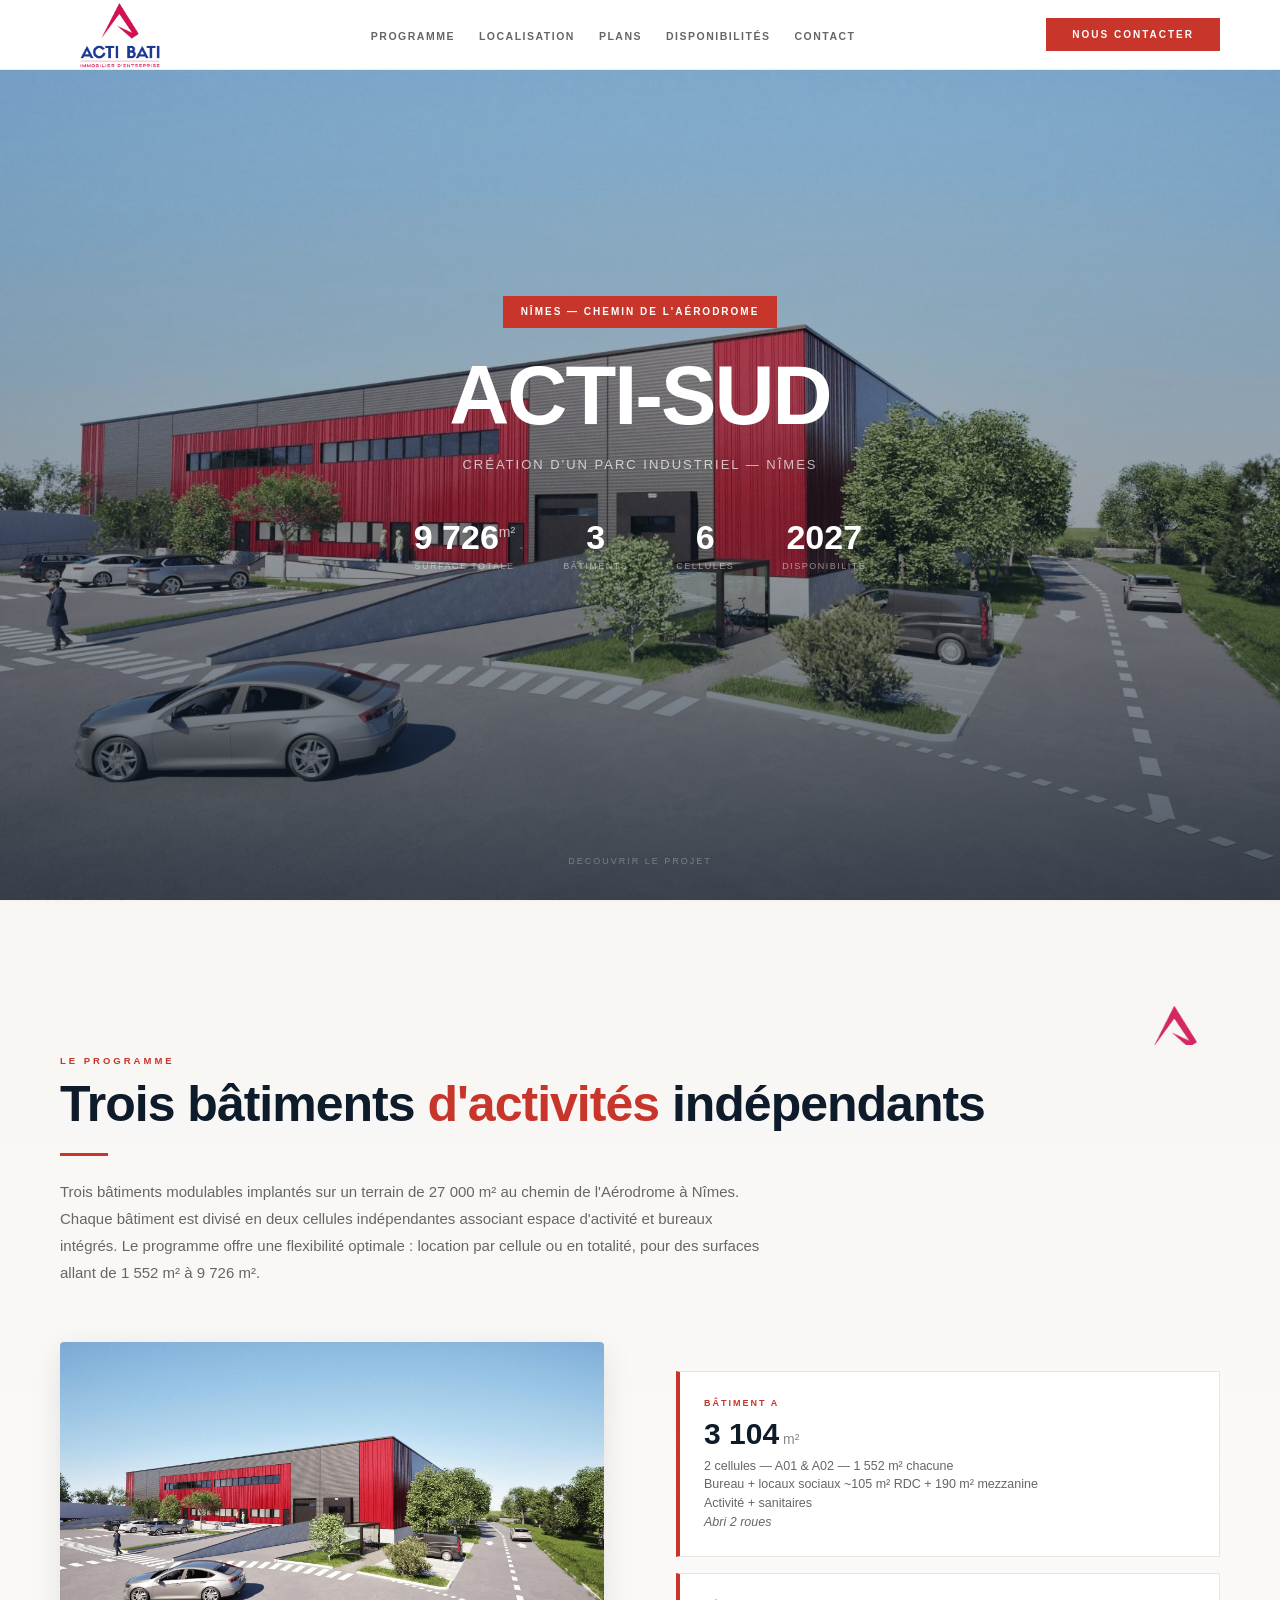
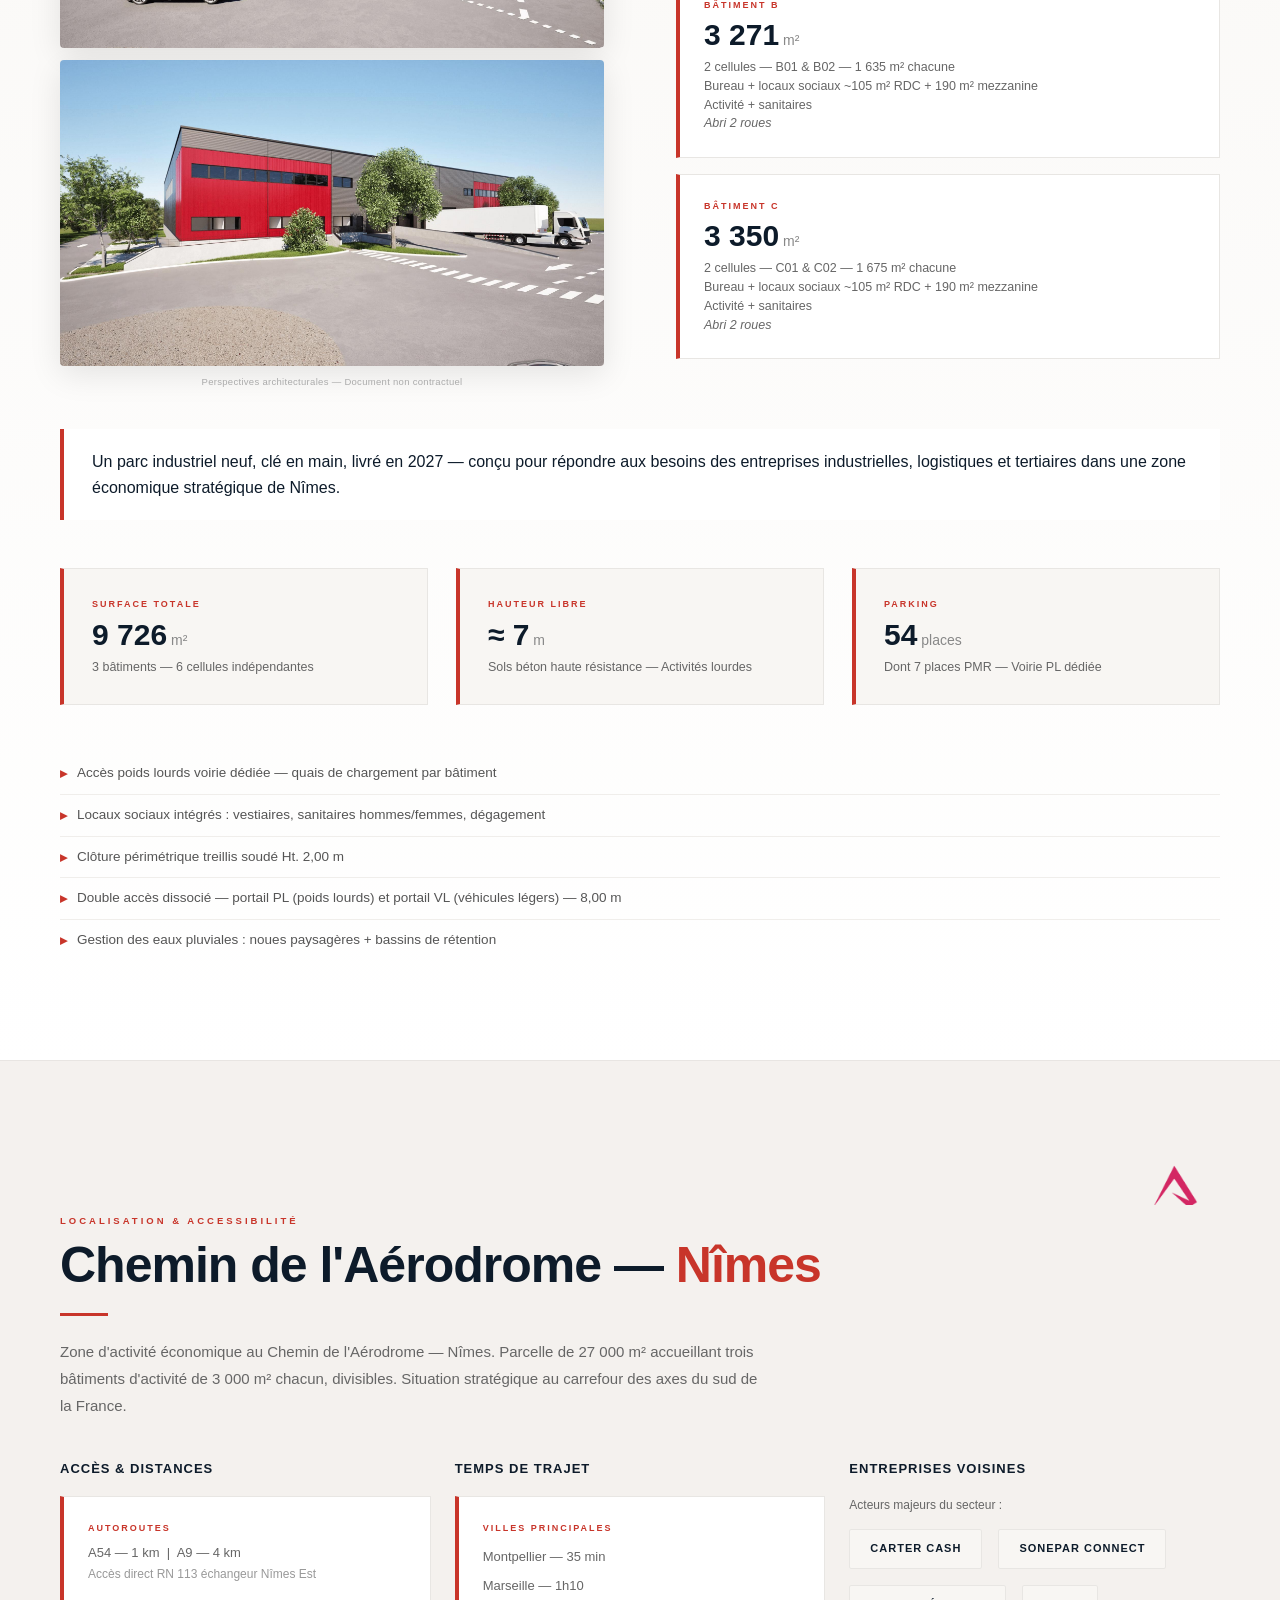
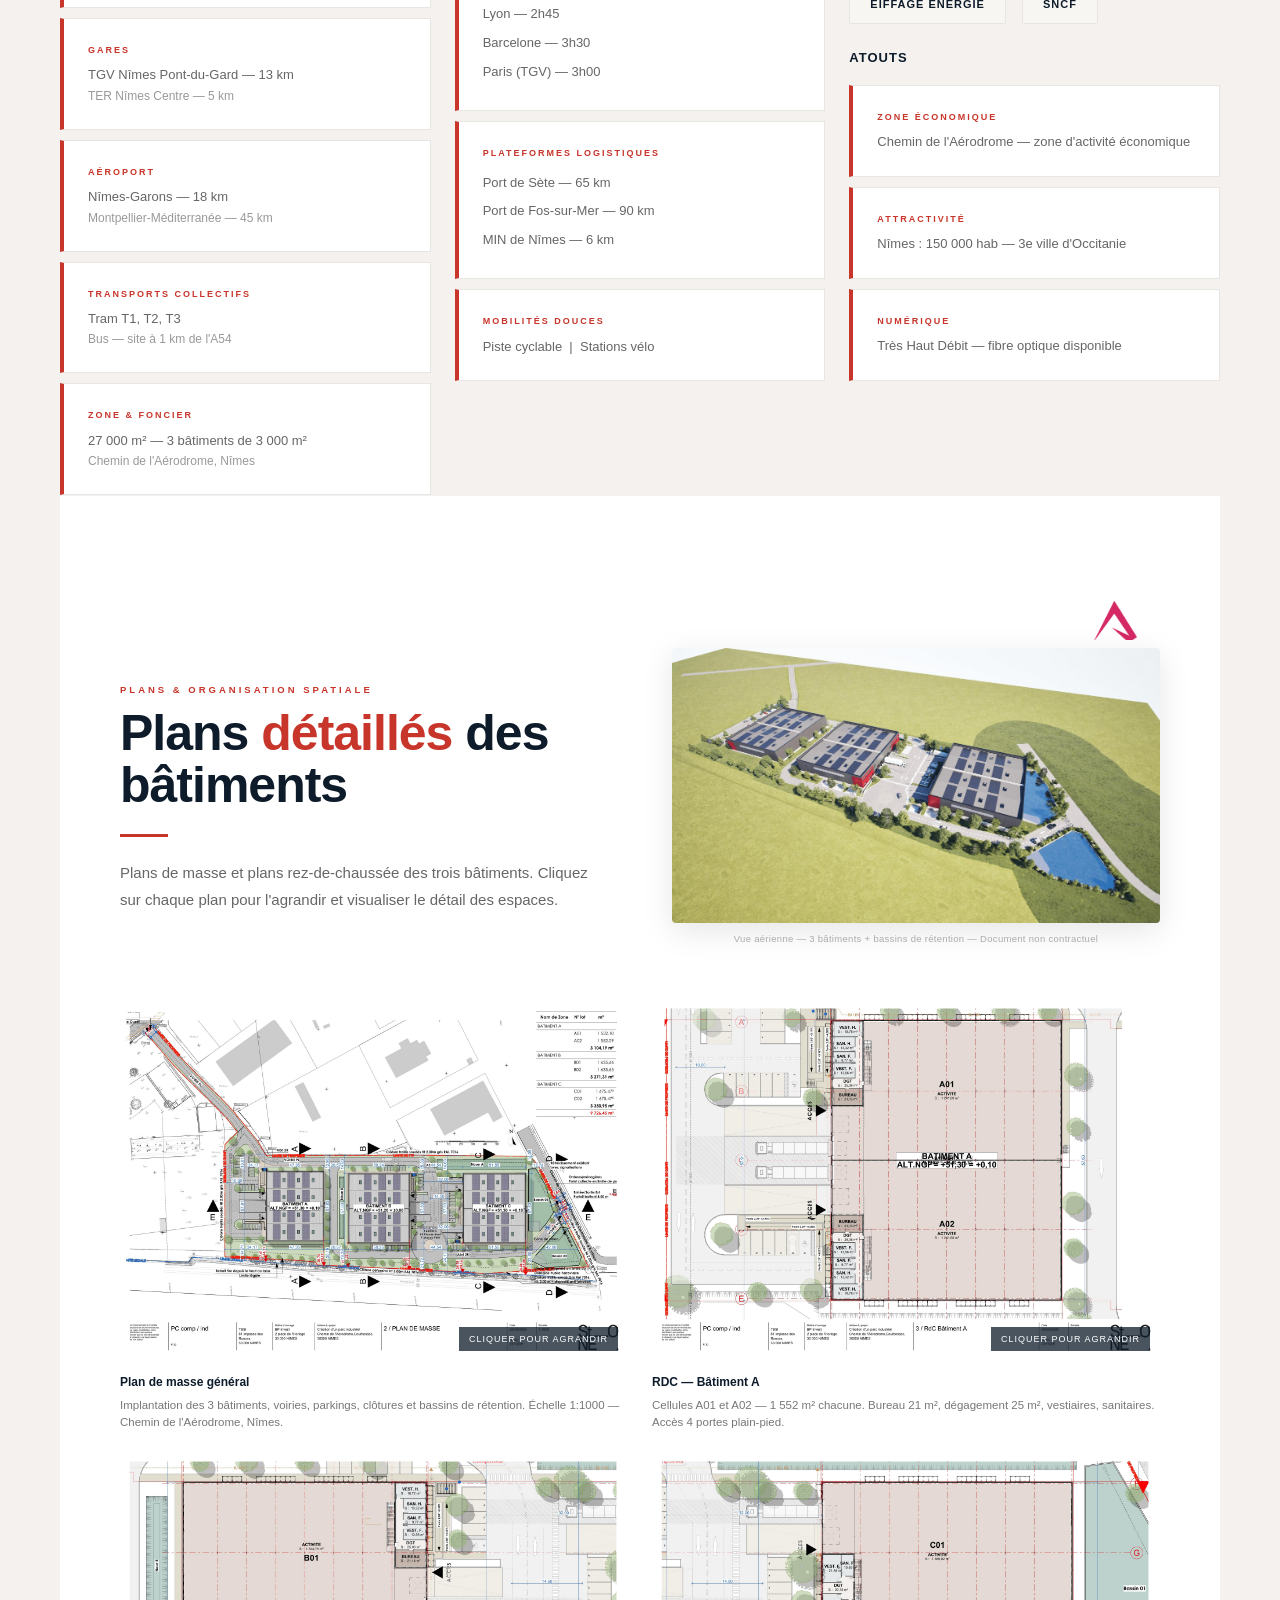
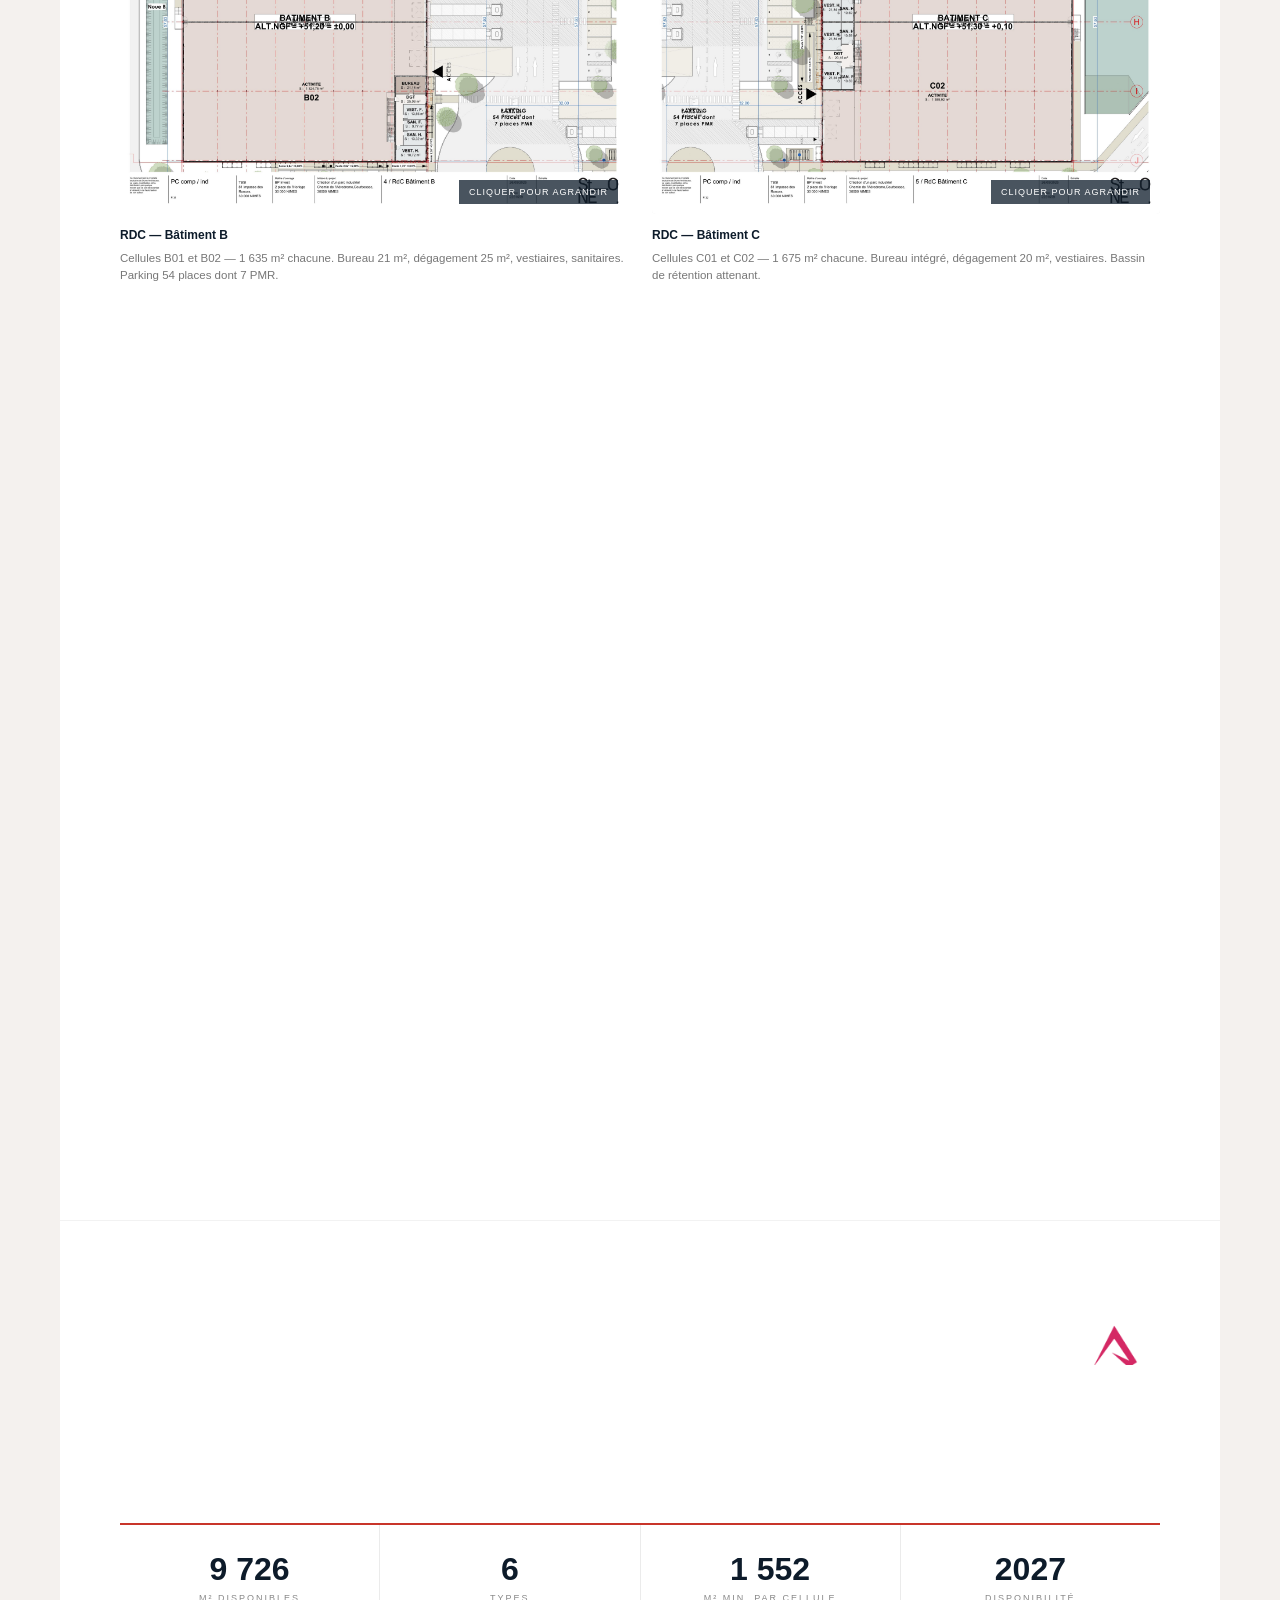
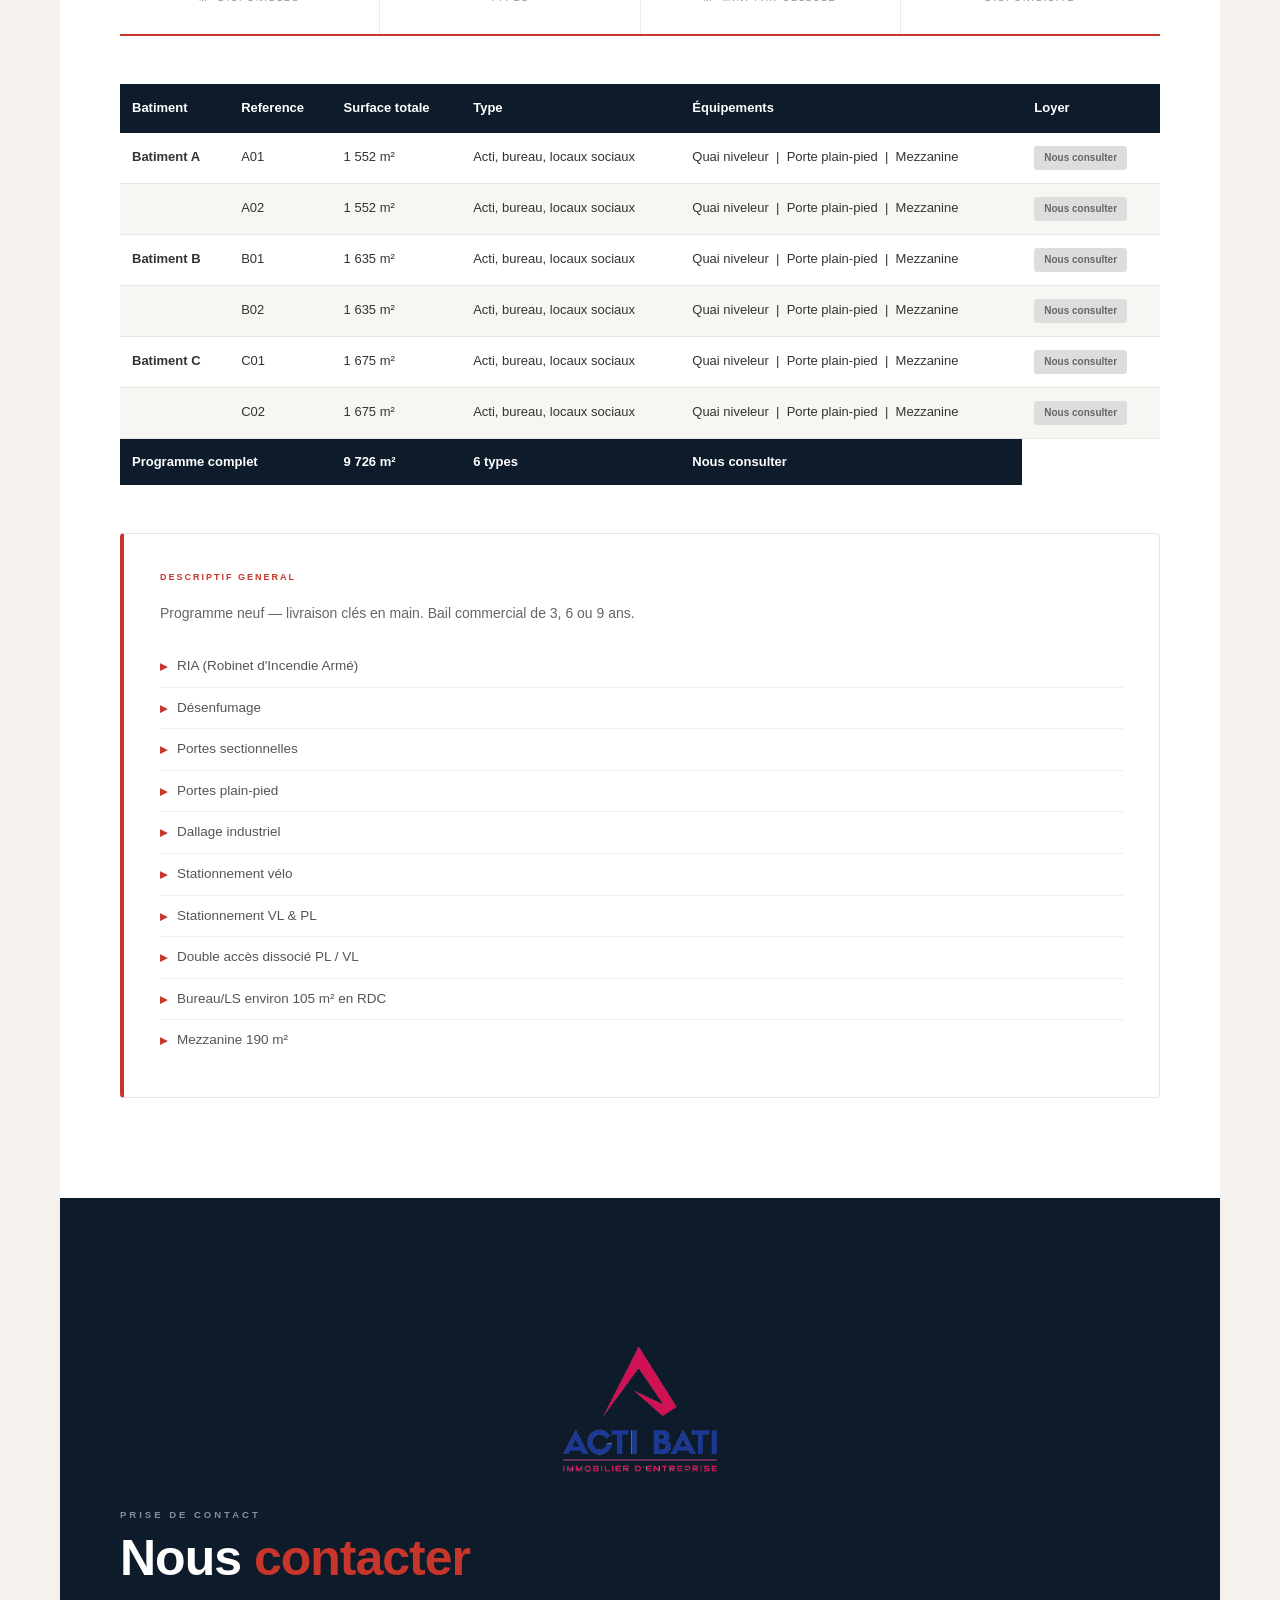
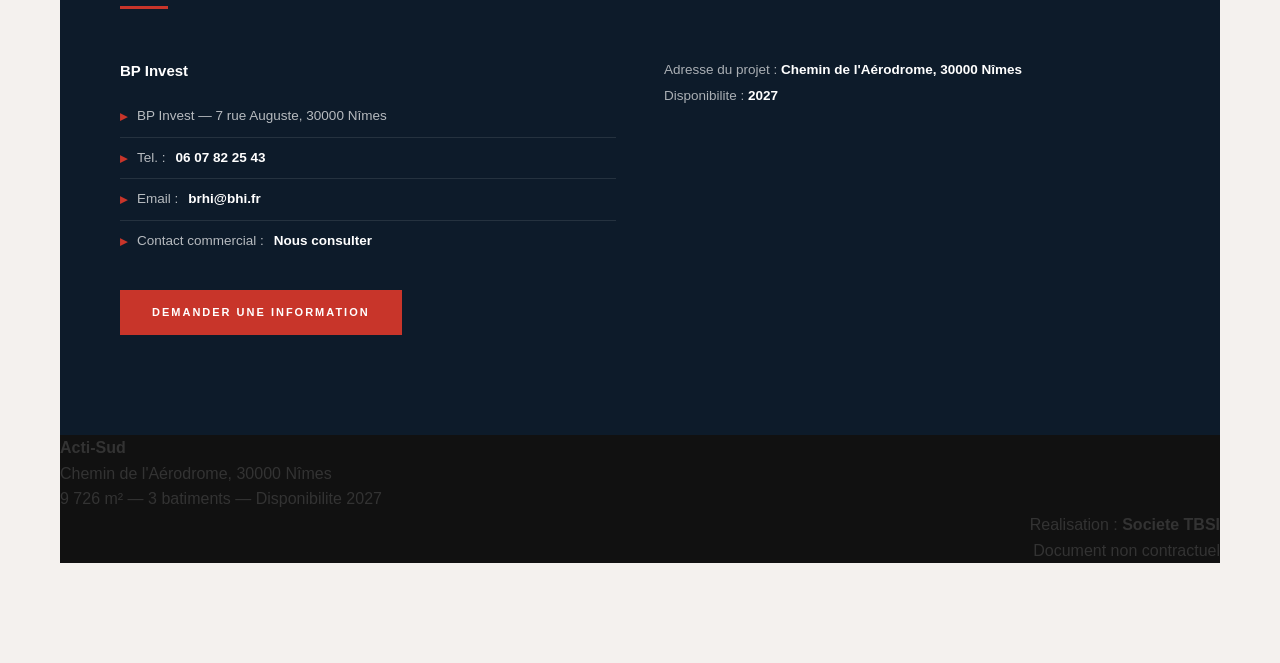
==== ateliers/index.html @ b51830ce "Plaquettes Acti Bati : Roussillon 41 et Ateliers Ferroviaires Co-Authored-By: Claude Opus 5.5 <norep" ====
<!DOCTYPE html>
<html lang="fr">
<head>
<meta charset="UTF-8">
<meta name="viewport" content="width=device-width, initial-scale=1.0, maximum-scale=1.0">
<title>Acti-Sud — Nîmes — Bâtiments d'Activités</title>
<style>
*, *::before, *::after { margin:0; padding:0; box-sizing:border-box; }
:root {
  --navy:#0D1B2A; --navy2:#1B2D45;
  --red:#C8352A; --red2:#E0453A;
  --light:#F8F6F3; --border:#e8e6e3; --muted:#888;
}
html { scroll-behavior:smooth; }
body { font-family:-apple-system,BlinkMacSystemFont,'Segoe UI',Roboto,sans-serif; background:white; color:#333; line-height:1.6; }

/* NAV */
nav { position:fixed; top:0; left:0; right:0; z-index:1000; display:flex; align-items:center; justify-content:space-between; padding:0 60px; height:70px; background:white; border-bottom:1px solid #eee; transition:box-shadow 0.3s; }
nav.scroll { box-shadow:0 2px 12px rgba(0,0,0,0.07); }
.nl { display:flex; align-items:center; gap:14px; text-decoration:none; color:var(--navy); font-weight:800; font-size:13px; letter-spacing:1px; }
.nl svg { width:38px; height:38px; }
.nlinks { display:flex; gap:24px; list-style:none; }
.nlinks a { text-decoration:none; font-size:10.5px; font-weight:600; letter-spacing:1.5px; text-transform:uppercase; color:#666; transition:color 0.2s; }
.nlinks a:hover { color:var(--red); }
.ncta { background:var(--red); color:white; border:none; cursor:pointer; padding:11px 26px; font-size:10px; font-weight:700; letter-spacing:2px; text-transform:uppercase; transition:background 0.2s; }
.ncta:hover { background:var(--red2); }
.burger { display:none; flex-direction:column; gap:5px; cursor:pointer; padding:8px; border:none; background:none; }
.burger span { display:block; width:22px; height:2px; background:var(--navy); transition:all 0.3s; }
.mob-menu { display:none; position:fixed; top:56px; left:0; right:0; background:white; box-shadow:0 4px 20px rgba(0,0,0,0.1); z-index:999; padding:20px 20px; flex-direction:column; gap:0; }
.mob-menu a { display:block; padding:14px 0; font-size:12px; font-weight:700; letter-spacing:2px; text-transform:uppercase; color:var(--navy); text-decoration:none; border-bottom:1px solid var(--border); }
.mob-menu a:last-child { border-bottom:none; }
.mob-menu.open { display:flex; }

/* HERO */
#hero { position:relative; height:100vh; min-height:700px; display:flex; align-items:center; justify-content:center; overflow:hidden; padding-top:70px; }
.hero-bg { position:absolute; inset:0; top:70px; background-size:cover; background-position:center top; filter:brightness(1); }
.hero-ov { position:absolute; inset:0; top:70px; background:linear-gradient(180deg, rgba(13,27,42,0.1) 0%, rgba(13,27,42,0.5) 70%, rgba(13,27,42,0.75) 100%); }
.hero-c { position:relative; z-index:2; text-align:center; max-width:960px; color:white; padding:0 40px; animation:fu 0.9s ease-out; }
.htag { display:inline-block; background:var(--red); font-size:10px; font-weight:700; letter-spacing:2px; text-transform:uppercase; padding:8px 18px; margin-bottom:28px; }
h1 { font-size:clamp(42px,6.5vw,88px); font-weight:900; line-height:0.95; letter-spacing:-2px; margin-bottom:20px; }
h1 em { color:var(--red); font-style:normal; display:block; }
.hsub { font-size:13px; letter-spacing:2px; color:rgba(255,255,255,0.7); text-transform:uppercase; margin-bottom:44px; }
.hstats { display:flex; gap:48px; justify-content:center; flex-wrap:wrap; }
.hstat .v { font-size:34px; font-weight:900; line-height:1; }
.hstat .v sup { font-size:14px; font-weight:400; opacity:0.7; }
.hstat .l { font-size:9px; letter-spacing:1.5px; color:rgba(255,255,255,0.5); text-transform:uppercase; margin-top:5px; }
@keyframes fu { from { opacity:0; transform:translateY(28px); } to { opacity:1; transform:none; } }
.scroll-down { position:absolute; bottom:32px; left:50%; transform:translateX(-50%); z-index:2; font-size:9px; letter-spacing:2px; text-transform:uppercase; color:rgba(255,255,255,0.3); animation:sd 2.5s infinite; }
@keyframes sd { 0%,100% { transform:translateX(-50%); } 50% { transform:translateX(-50%) translateY(8px); } }

/* SECTIONS */
section { padding:100px 60px; }
.ey { font-size:9.5px; font-weight:700; letter-spacing:3px; text-transform:uppercase; color:var(--red); margin-bottom:10px; }
h2 { font-size:clamp(28px,4vw,50px); font-weight:900; line-height:1.05; letter-spacing:-1px; color:var(--navy); }
h2 em { color:var(--red); font-style:normal; }
.rline { width:48px; height:3px; background:var(--red); margin:22px 0; }
.desc { font-size:15px; line-height:1.8; color:#666; max-width:700px; }

/* GRID */
.g2 { display:grid; grid-template-columns:1fr 1fr; gap:72px; align-items:start; margin-top:56px; }
.g3 { display:grid; grid-template-columns:repeat(3,1fr); gap:28px; margin-top:56px; }
.g4 { display:grid; grid-template-columns:repeat(2,1fr); gap:24px; margin-top:48px; }

/* CARDS */
.card { background:var(--light); border:1px solid var(--border); padding:28px; border-left:4px solid var(--red); transition:box-shadow 0.25s; }
.card:hover { box-shadow:0 6px 20px rgba(0,0,0,0.07); }
.c-ey { font-size:9px; font-weight:700; letter-spacing:2px; color:var(--red); text-transform:uppercase; margin-bottom:8px; }
.c-val { font-size:30px; font-weight:900; color:var(--navy); line-height:1; }
.c-val small { font-size:14px; font-weight:300; color:var(--muted); }
.c-desc { font-size:12.5px; color:#666; margin-top:8px; line-height:1.5; }
.card-white { background:white; border:1px solid var(--border); border-left:4px solid var(--red); padding:24px; }

/* LIST */
.blist { list-style:none; margin-top:16px; }
.blist li { display:flex; align-items:flex-start; gap:10px; padding:9px 0; font-size:13.5px; color:#555; border-bottom:1px solid #f0eeeb; line-height:1.6; }
.blist li::before { content:'▸'; color:var(--red); font-weight:bold; flex-shrink:0; margin-top:1px; }
.blist li:last-child { border-bottom:none; }

/* IMAGES */
img.fi { width:100%; display:block; border-radius:4px; box-shadow:0 8px 32px rgba(0,0,0,0.1); }
.ilab { font-size:9.5px; color:#aaa; margin-top:8px; text-align:center; letter-spacing:0.3px; }

/* ZOOM */
.zoom-wrap { position:relative; overflow:hidden; cursor:zoom-in; border-radius:4px; background:#f0f0f0; }
.zoom-wrap img { width:100%; display:block; transition:transform 0.35s ease; transform-origin:center center; }
.zoom-wrap.zoomed { cursor:zoom-out; }
.zoom-wrap.zoomed img { transform:scale(2.5); }
.zoom-label { position:absolute; bottom:10px; right:10px; background:rgba(13,27,42,0.75); color:white; font-size:9px; letter-spacing:1px; padding:5px 10px; text-transform:uppercase; pointer-events:none; }

/* TABLE */
.table-wrap { overflow-x:auto; margin-top:32px; }
table { width:100%; border-collapse:collapse; font-size:13px; }
table th { background:var(--navy); color:white; padding:14px 12px; text-align:left; font-weight:600; }
table td { padding:13px 12px; border-bottom:1px solid var(--border); }
table tbody tr:nth-child(even) { background:var(--light); }
table tbody tr:hover { background:#f0eeeb; }
table .total { background:var(--navy) !important; }
table .total td { color:white; font-weight:600; border:none; }
.badge { display:inline-block; background:var(--red); color:white; padding:4px 10px; border-radius:3px; font-size:10px; font-weight:600; }
.badge-grey { display:inline-block; background:#ddd; color:#666; padding:4px 10px; border-radius:3px; font-size:10px; font-weight:600; }

/* COMPANY LOGOS ZONE */
.companies { display:flex; flex-wrap:wrap; gap:16px; margin-top:28px; }
.co-chip { background:var(--light); border:1px solid var(--border); padding:10px 20px; font-size:11px; font-weight:700; color:var(--navy); letter-spacing:1px; text-transform:uppercase; border-radius:2px; }

/* REVEAL */
.rv { opacity:0; transform:translateY(24px); }
.rv.visible { animation:rv 0.55s ease-out forwards; }
@keyframes rv { to { opacity:1; transform:none; } }

/* CONTACT */
#contact { background:var(--navy); color:white; padding:100px 60px; }
#contact h2 { color:white; }
#contact .rline { background:var(--red); }
#contact .desc { color:rgba(255,255,255,0.75); max-width:100%; }
.ct-btn { display:inline-block; background:var(--red); color:white; padding:14px 32px; margin-top:24px; text-decoration:none; font-weight:700; font-size:11px; letter-spacing:2px; text-transform:uppercase; transition:background 0.2s; }
.ct-btn:hover { background:var(--red2); }


/* ── Section separators ── */
section { border-top: 1px solid rgba(0,0,0,0.05); }
#hero { border-top: none; }

/* ── Numbers / stat accent ── */
.stat-row { display:flex; gap:0; margin-top:48px; border-top:2px solid var(--red); border-bottom:2px solid var(--red); }
.stat-item { flex:1; padding:28px 20px; border-right:1px solid rgba(0,0,0,0.08); text-align:center; }
.stat-item:last-child { border-right:none; }
.stat-item .sv { font-size:32px; font-weight:900; color:var(--navy); line-height:1; }
.stat-item .sl { font-size:9px; color:var(--muted); text-transform:uppercase; letter-spacing:2px; margin-top:6px; }

/* ── Pull quote accent ── */
.pull-quote { border-left:4px solid var(--red); padding:20px 28px; background:white; margin:40px 0; font-size:16px; color:var(--navy); font-weight:500; line-height:1.6; }

/* ── Section intro badge ── */
.section-badge { display:inline-block; background:var(--navy); color:white; font-size:9px; letter-spacing:2px; text-transform:uppercase; padding:6px 14px; margin-bottom:20px; }

footer { background:#111;
footer { background:#111; color:#666; padding:40px 60px; display:flex; justify-content:space-between; align-items:center; font-size:11px; line-height:1.9; }
footer strong { color:#999; }
footer a { color:var(--red); text-decoration:none; }

@media(max-width:1024px) {
  section { padding:60px 30px; }
  nav { padding:0 30px; }
  .g2 { grid-template-columns:1fr; gap:40px; }
  .g3 { grid-template-columns:1fr 1fr; }
  .g4 { grid-template-columns:1fr 1fr; }
  footer { flex-direction:column; gap:12px; padding:30px; }
}
@media(max-width:640px) {
  nav { padding:0 16px; height:56px; }
  section { padding:48px 16px; }
  .nlinks { display:none !important; }
  .ncta { display:none !important; }
  .burger { display:flex !important; }
  .mob-menu.open { display:flex !important; }

  /* Hero */
  #hero { min-height:100svh; padding-top:56px; }
  .hero-c { padding:0 20px; }
  h1 { font-size:clamp(32px,10vw,52px); letter-spacing:-1px; }
  .hsub { font-size:11px; margin-bottom:28px; }
  .hstats { flex-direction:column; gap:16px; align-items:center; }
  .hstat { text-align:center; padding:0; }
  .hstat .v { font-size:26px; }

  /* Force all grids to single column — important overrides inline styles */
  .g2, .g3, .g4 { grid-template-columns:1fr !important; gap:20px !important; }

  /* Headings */
  h2 { font-size:clamp(24px,7vw,36px); }
  h3 { font-size:14px !important; }

  /* Stats row */
  .stat-row { flex-direction:column; }
  .stat-item { padding:20px; border-right:none !important; border-bottom:1px solid var(--border); }
  .stat-item:last-child { border-bottom:none; }
  .stat-item .sv { font-size:26px; }

  /* Cards */
  .card-white { padding:16px; }
  .c-val { font-size:22px !important; }

  /* Pull quote */
  .pull-quote { font-size:13px; padding:14px 16px; }

  /* Contact */
  #contact { padding:60px 20px; }

  /* Companies */
  .companies { gap:10px; }
  .co-chip { padding:8px 12px; font-size:10px; }

  /* Table */
  .table-wrap { margin-top:16px; }
  table { font-size:11px; }
  table th, table td { padding:9px 6px; }

  /* Images */
  img { max-width:100% !important; height:auto !important; }

  /* Footer */
  footer { padding:24px 16px; text-align:center; flex-direction:column; gap:10px; font-size:10px; }

  /* Text */
  .desc { font-size:14px; }
  .blist li { font-size:13px; }

  /* Lightbox close */
  .lb-close { top:12px; right:12px; font-size:22px; }
}
</style>
</head>
<body>

<!-- NAV -->
<nav id="nav">
  <a href="#hero" class="nl">
    <img src="[data-uri]" alt="ACTI BATI" style="height:72px; width:auto;">
  </a>
  <ul class="nlinks">
    <li><a href="#programme">Programme</a></li>
    <li><a href="#localisation">Localisation</a></li>
    <li><a href="#plans">Plans</a></li>
    <li><a href="#dispos">Disponibilités</a></li>
    <li><a href="#contact">Contact</a></li>
  </ul>
  <button class="ncta" onclick="document.getElementById('contact').scrollIntoView({behavior:'smooth'})">Nous contacter</button>
  <button class="burger" id="burger" aria-label="Menu" onclick="toggleMenu()">
    <span></span><span></span><span></span>
  </button>
</nav>
<div class="mob-menu" id="mobMenu">
  <a href="#programme" onclick="closeMenu()">Programme</a>
  <a href="#localisation" onclick="closeMenu()">Localisation</a>
  <a href="#plans" onclick="closeMenu()">Plans</a>
  <a href="#dispos" onclick="closeMenu()">Disponibilités</a>
  <a href="#contact" onclick="closeMenu()">Contact</a>
</div>
<script>
function toggleMenu(){document.getElementById('mobMenu').classList.toggle('open');}
function closeMenu(){document.getElementById('mobMenu').classList.remove('open');}
</script>

<!-- HERO -->
<section id="hero" style="position:relative;">
<div class="hero-bg" style="background-image:url('[data-uri]')"></div>
  <div class="hero-ov"></div>
  <div class="hero-c">
    <div class="htag">Nîmes — Chemin de l'Aérodrome</div>
    <h1>ACTI-SUD</h1>
    <p class="hsub">Création d'un parc industriel —  Nîmes</p>
    <div class="hstats">
      <div class="hstat">
        <div class="v">9 726<sup>m²</sup></div>
        <div class="l">Surface totale</div>
      </div>
      <div class="hstat">
        <div class="v">3</div>
        <div class="l">Bâtiments</div>
      </div>
      <div class="hstat">
        <div class="v">6</div>
        <div class="l">Cellules</div>
      </div>
      <div class="hstat">
        <div class="v">2027</div>
        <div class="l">Disponibilité</div>
      </div>
    </div>
  </div>
  <div class="scroll-down">Decouvrir le projet</div>
</section>

<!-- PROGRAMME -->
<section id="programme" style="background:linear-gradient(180deg, #F8F6F3 0%, #ffffff 100%);">
  <div style="display:flex; align-items:center; justify-content:flex-end; margin-bottom:8px;"><img src="[data-uri]" alt="" style="height:44px; width:auto; opacity:0.9;"></div>

  <div class="rv">
    <div class="ey">Le programme</div>
    <h2>Trois bâtiments <em>d'activités</em> indépendants</h2>
    <div class="rline"></div>
    <p class="desc">Trois bâtiments modulables implantés sur un terrain de 27 000 m² au chemin de l'Aérodrome à Nîmes. Chaque bâtiment est divisé en deux cellules indépendantes associant espace d'activité et bureaux intégrés. Le programme offre une flexibilité optimale : location par cellule ou en totalité, pour des surfaces allant de 1 552 m² à 9 726 m².</p>
  </div>

  <div class="g2" style="margin-top:56px; align-items:center;">
    <div class="rv">
      <img src="[data-uri]" class="fi" alt="Perspective frontale" style="margin-bottom:12px;">
      <img src="[data-uri]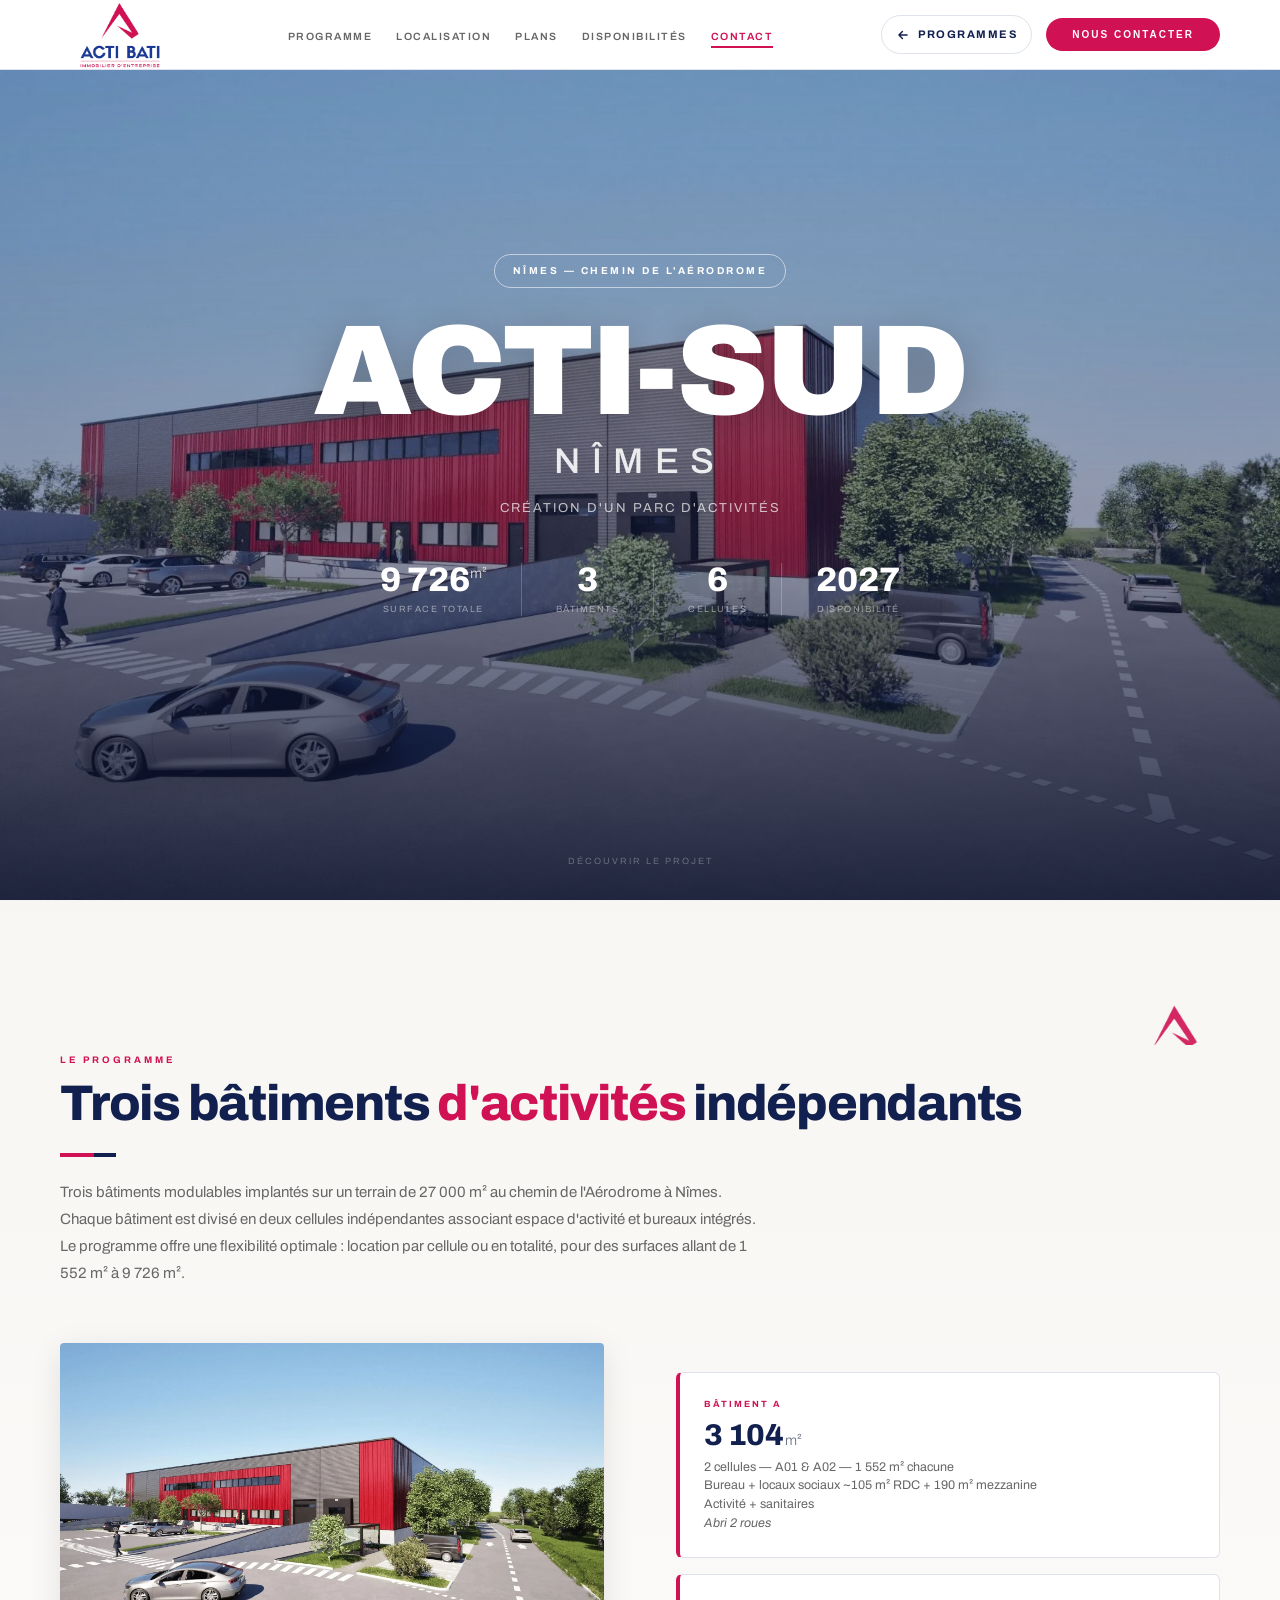
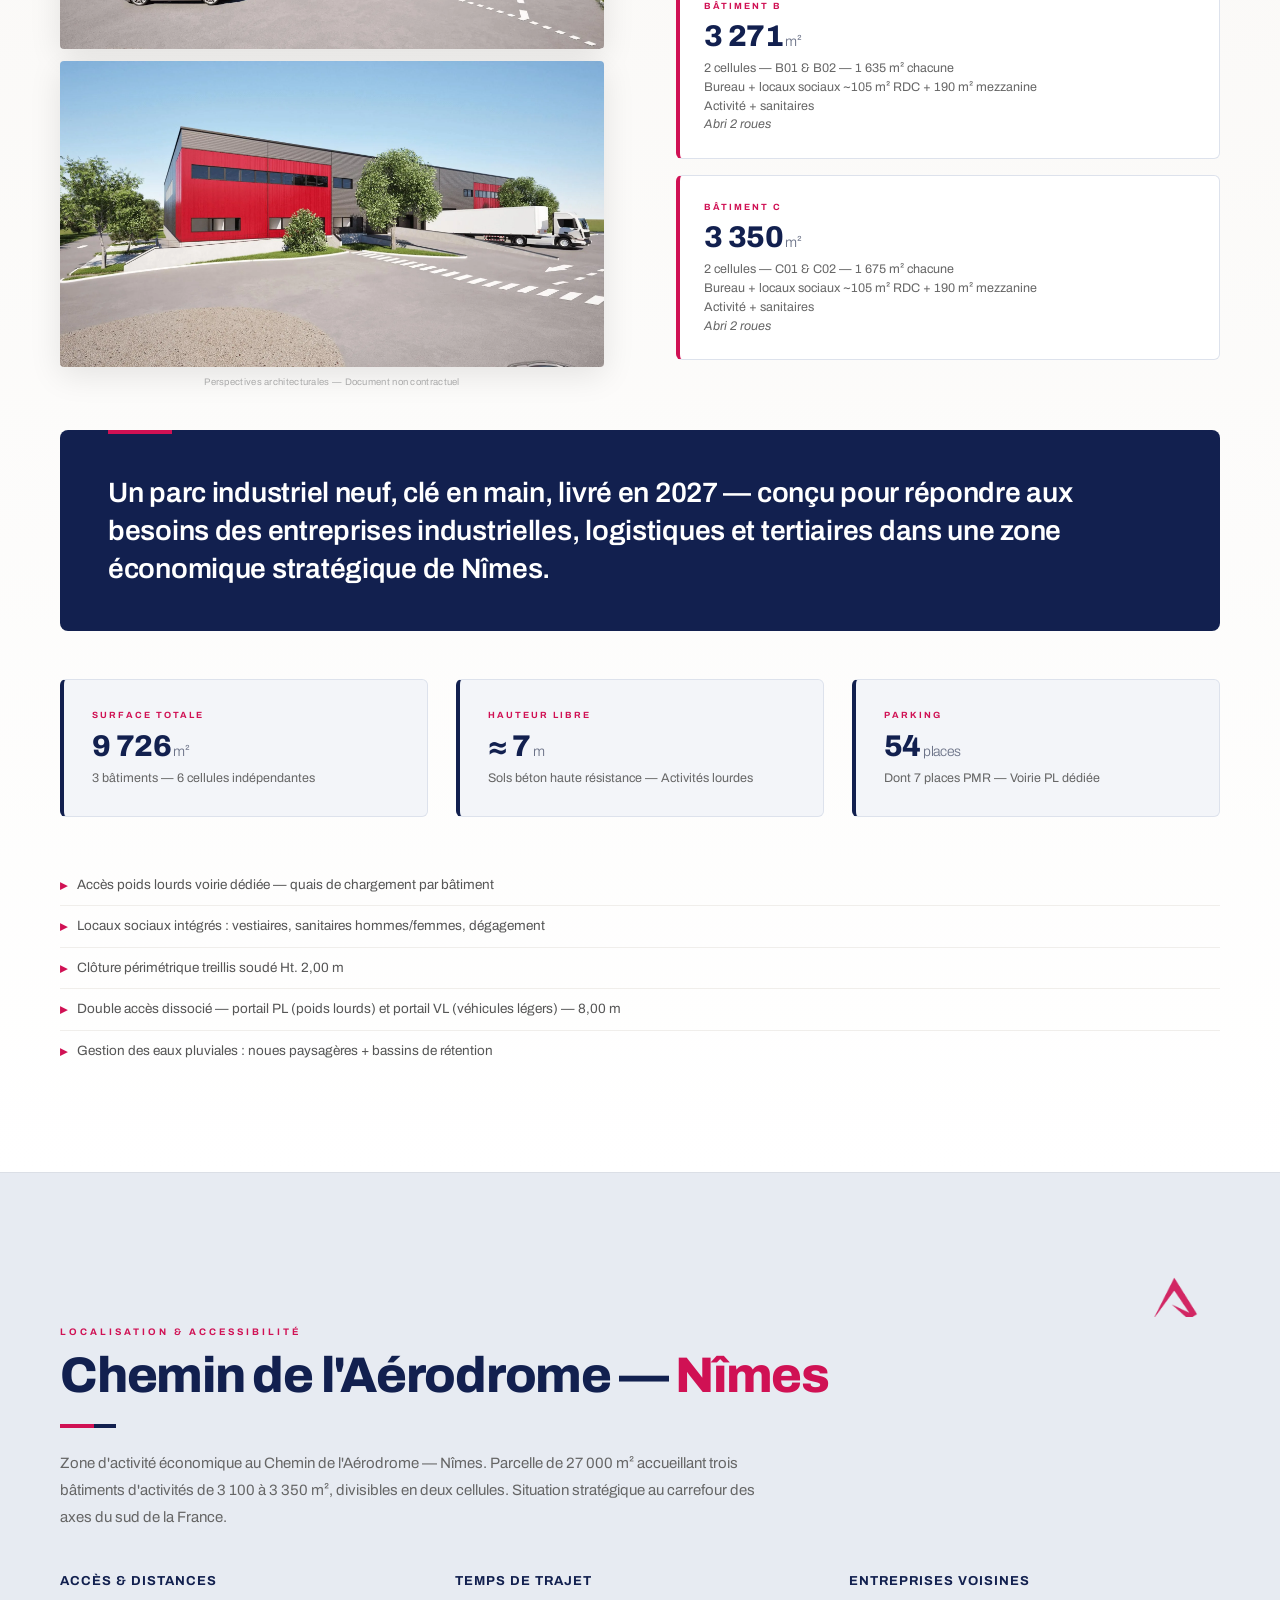
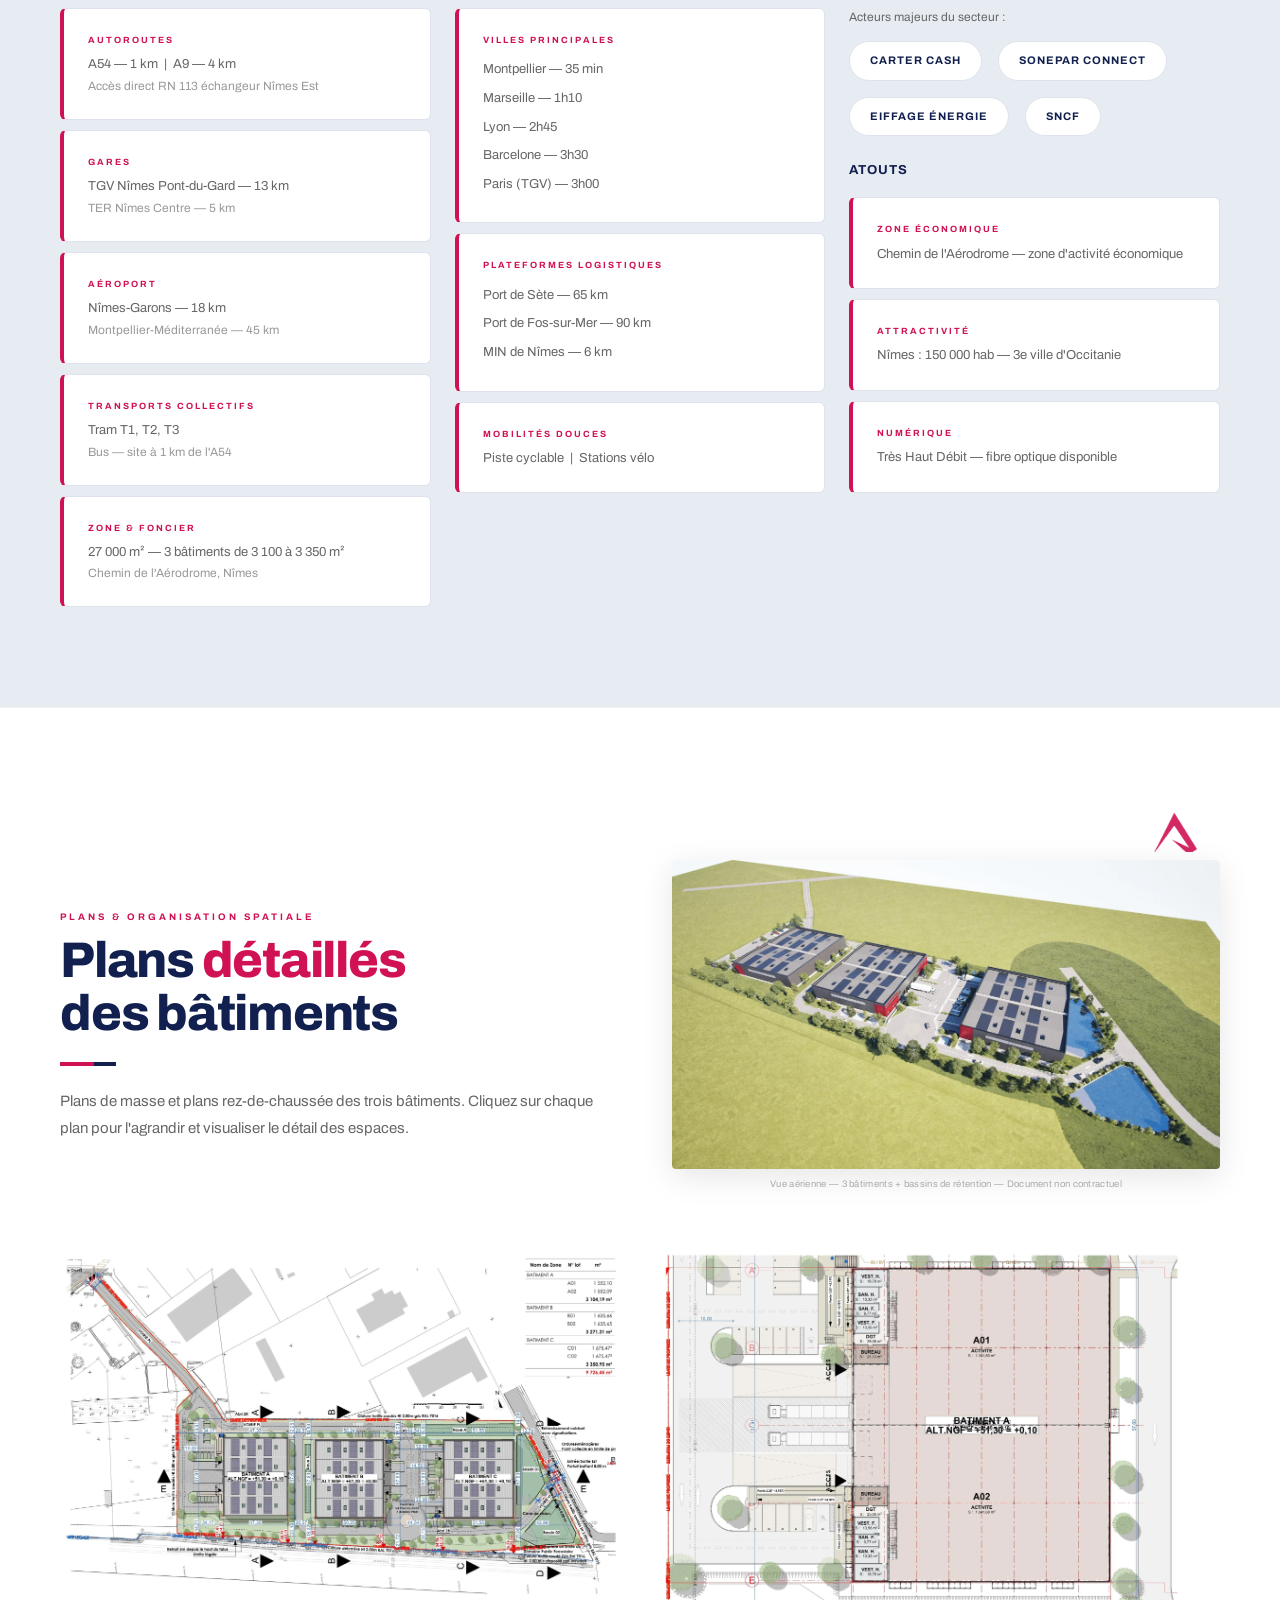
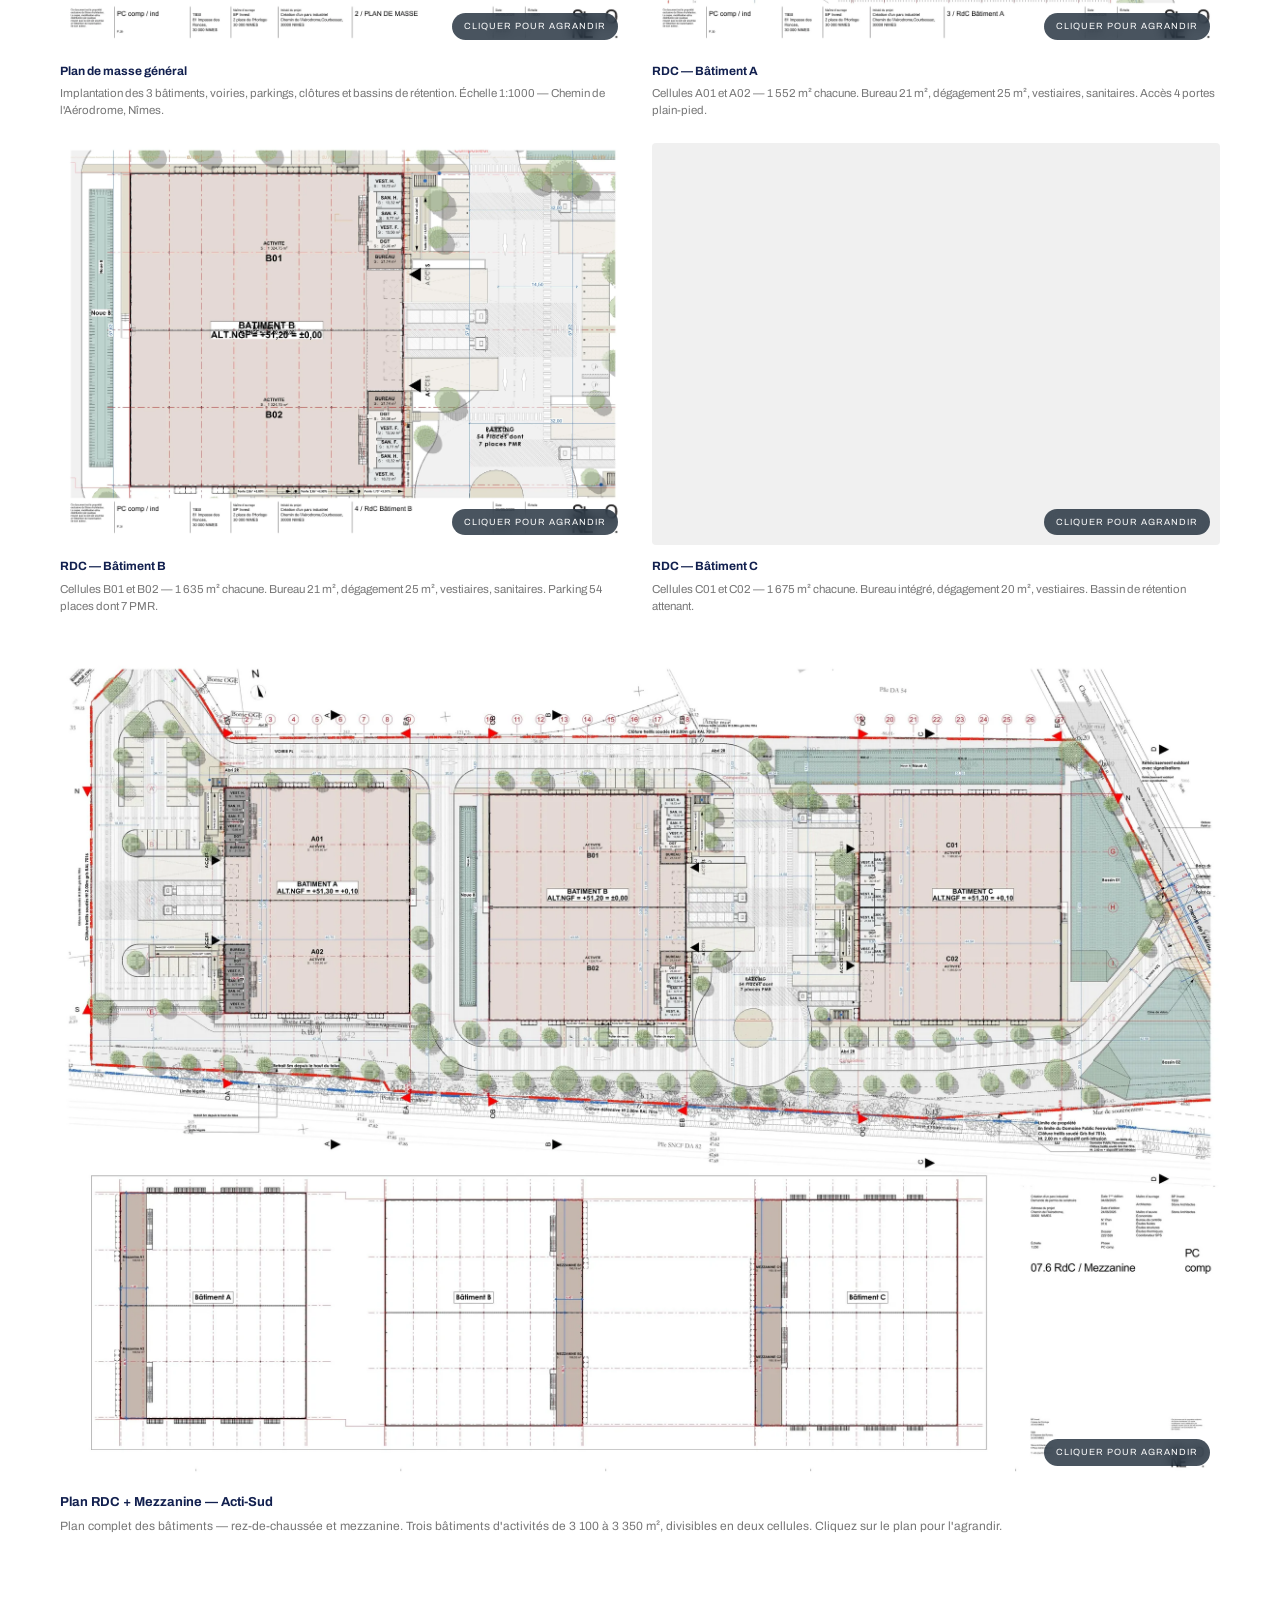
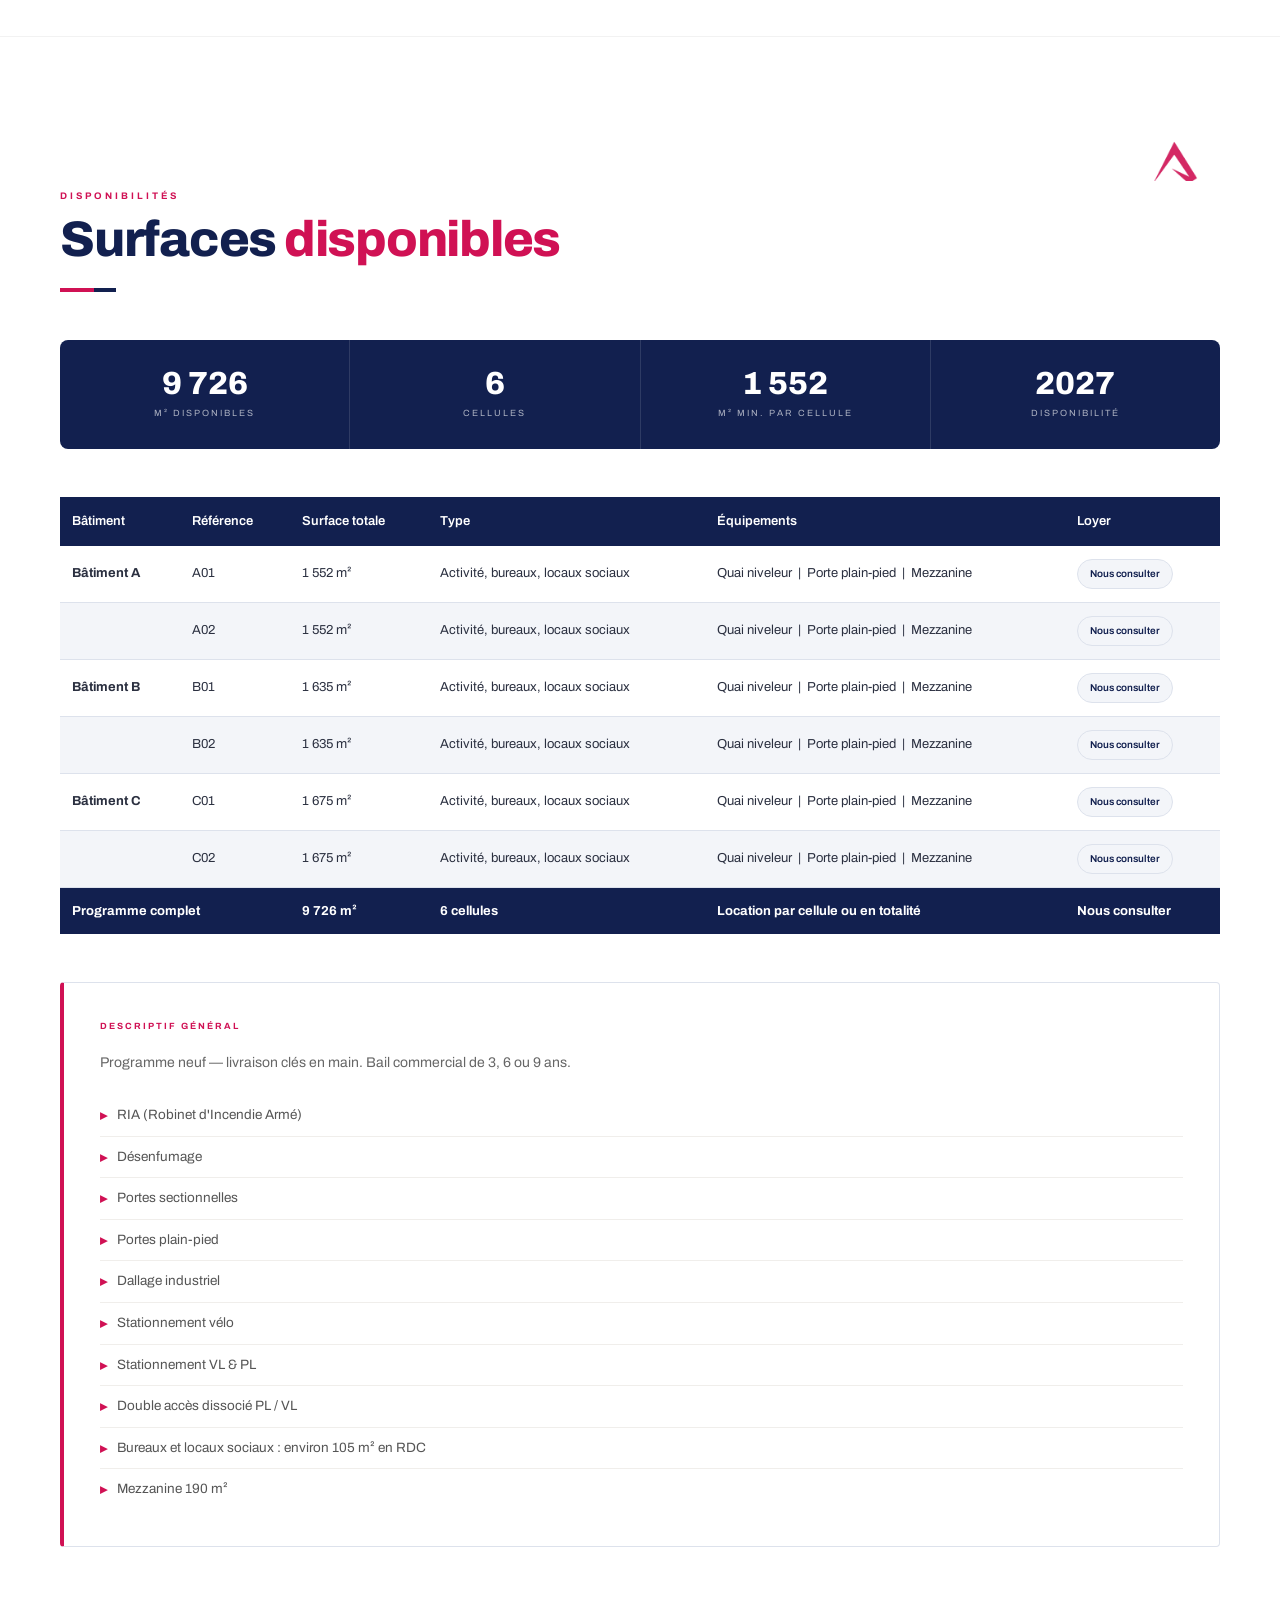
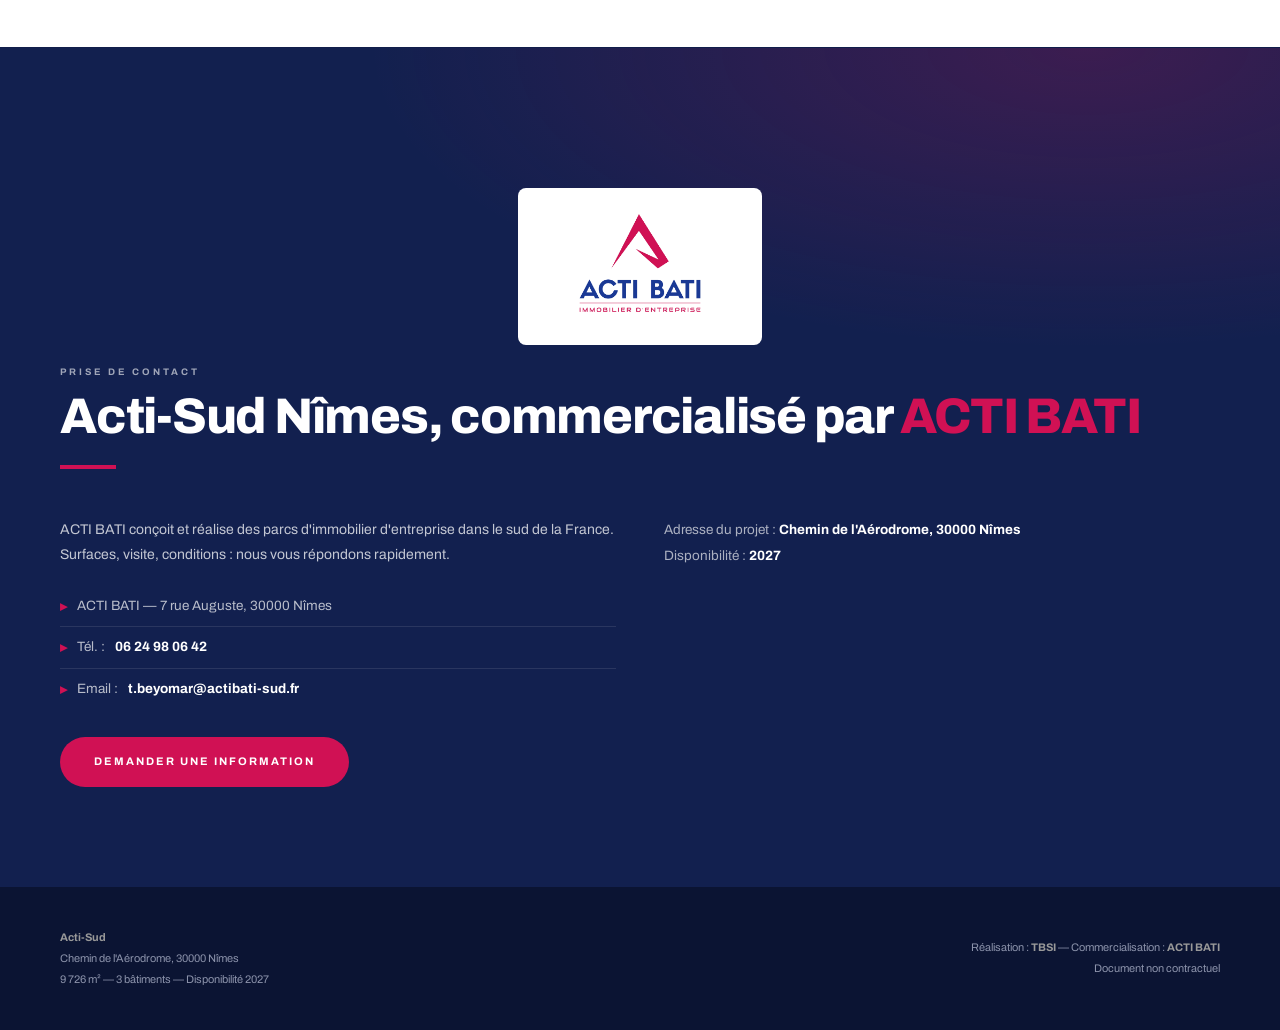
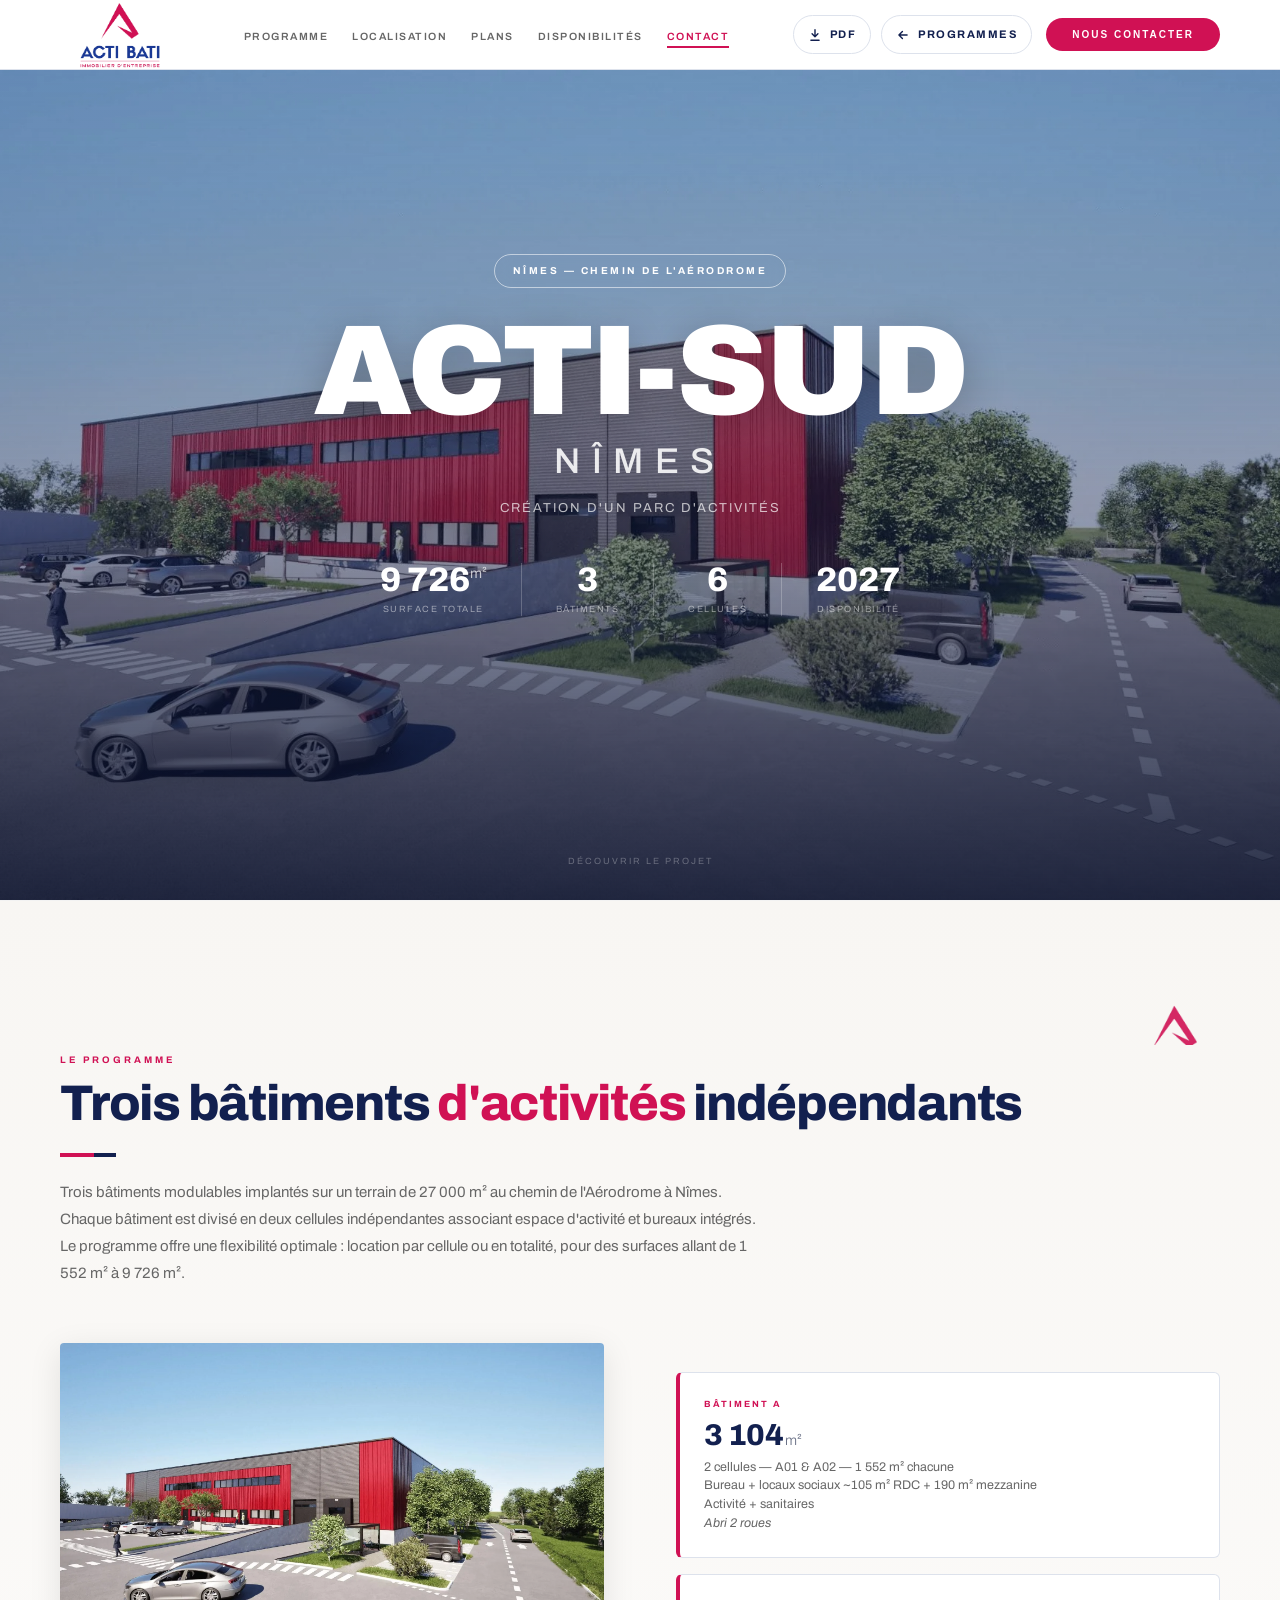
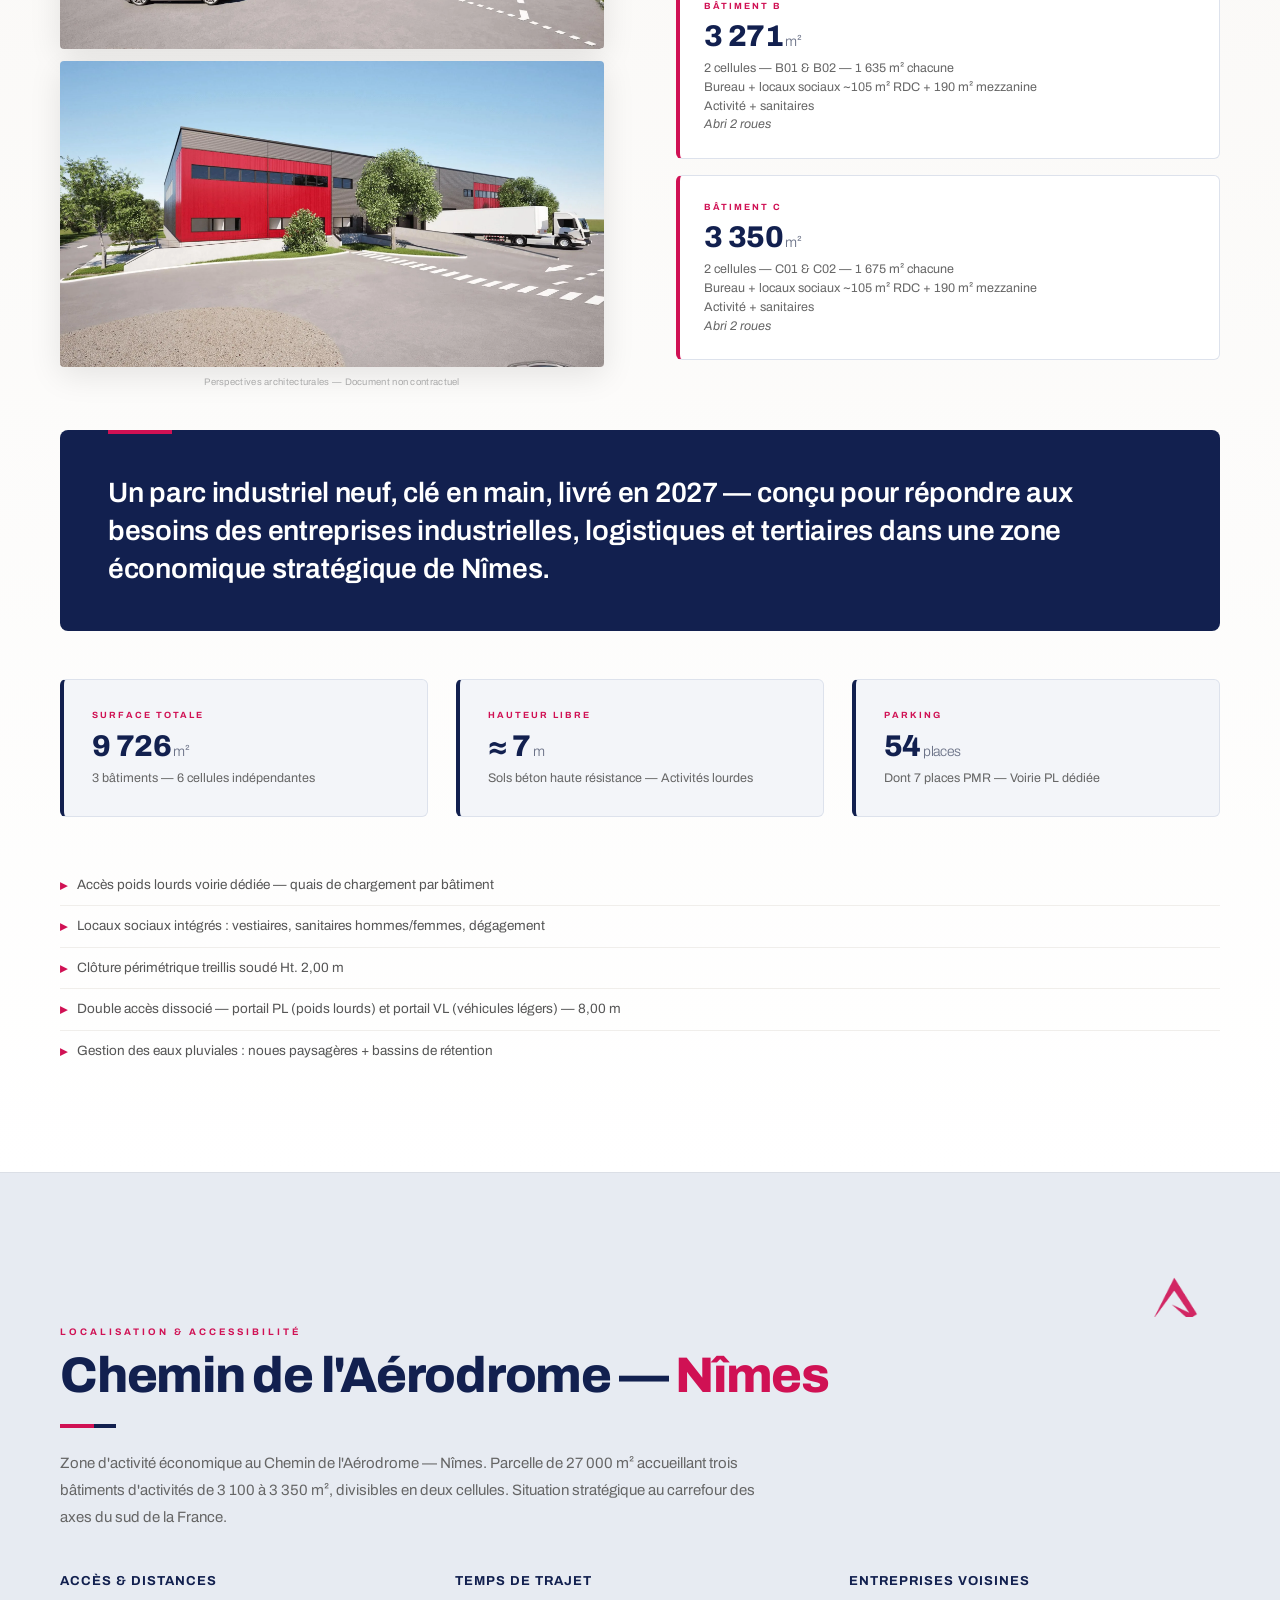
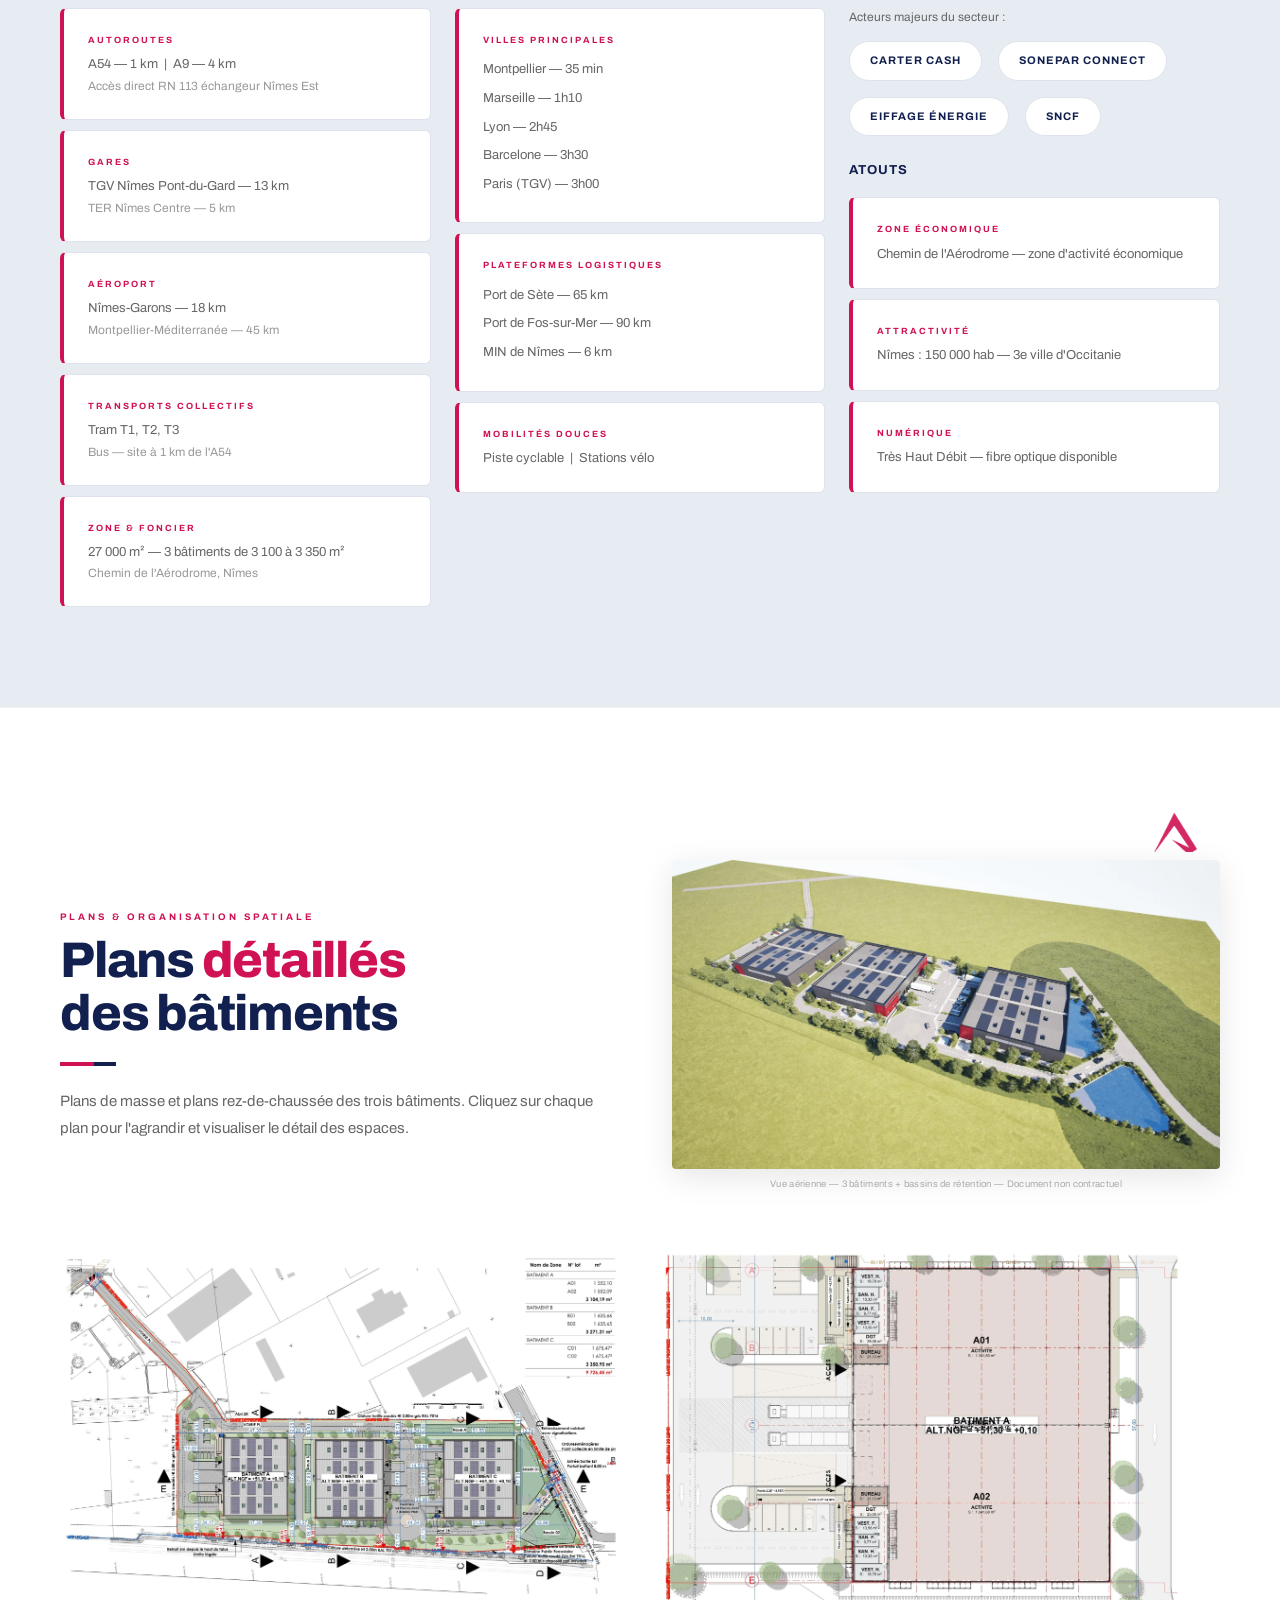
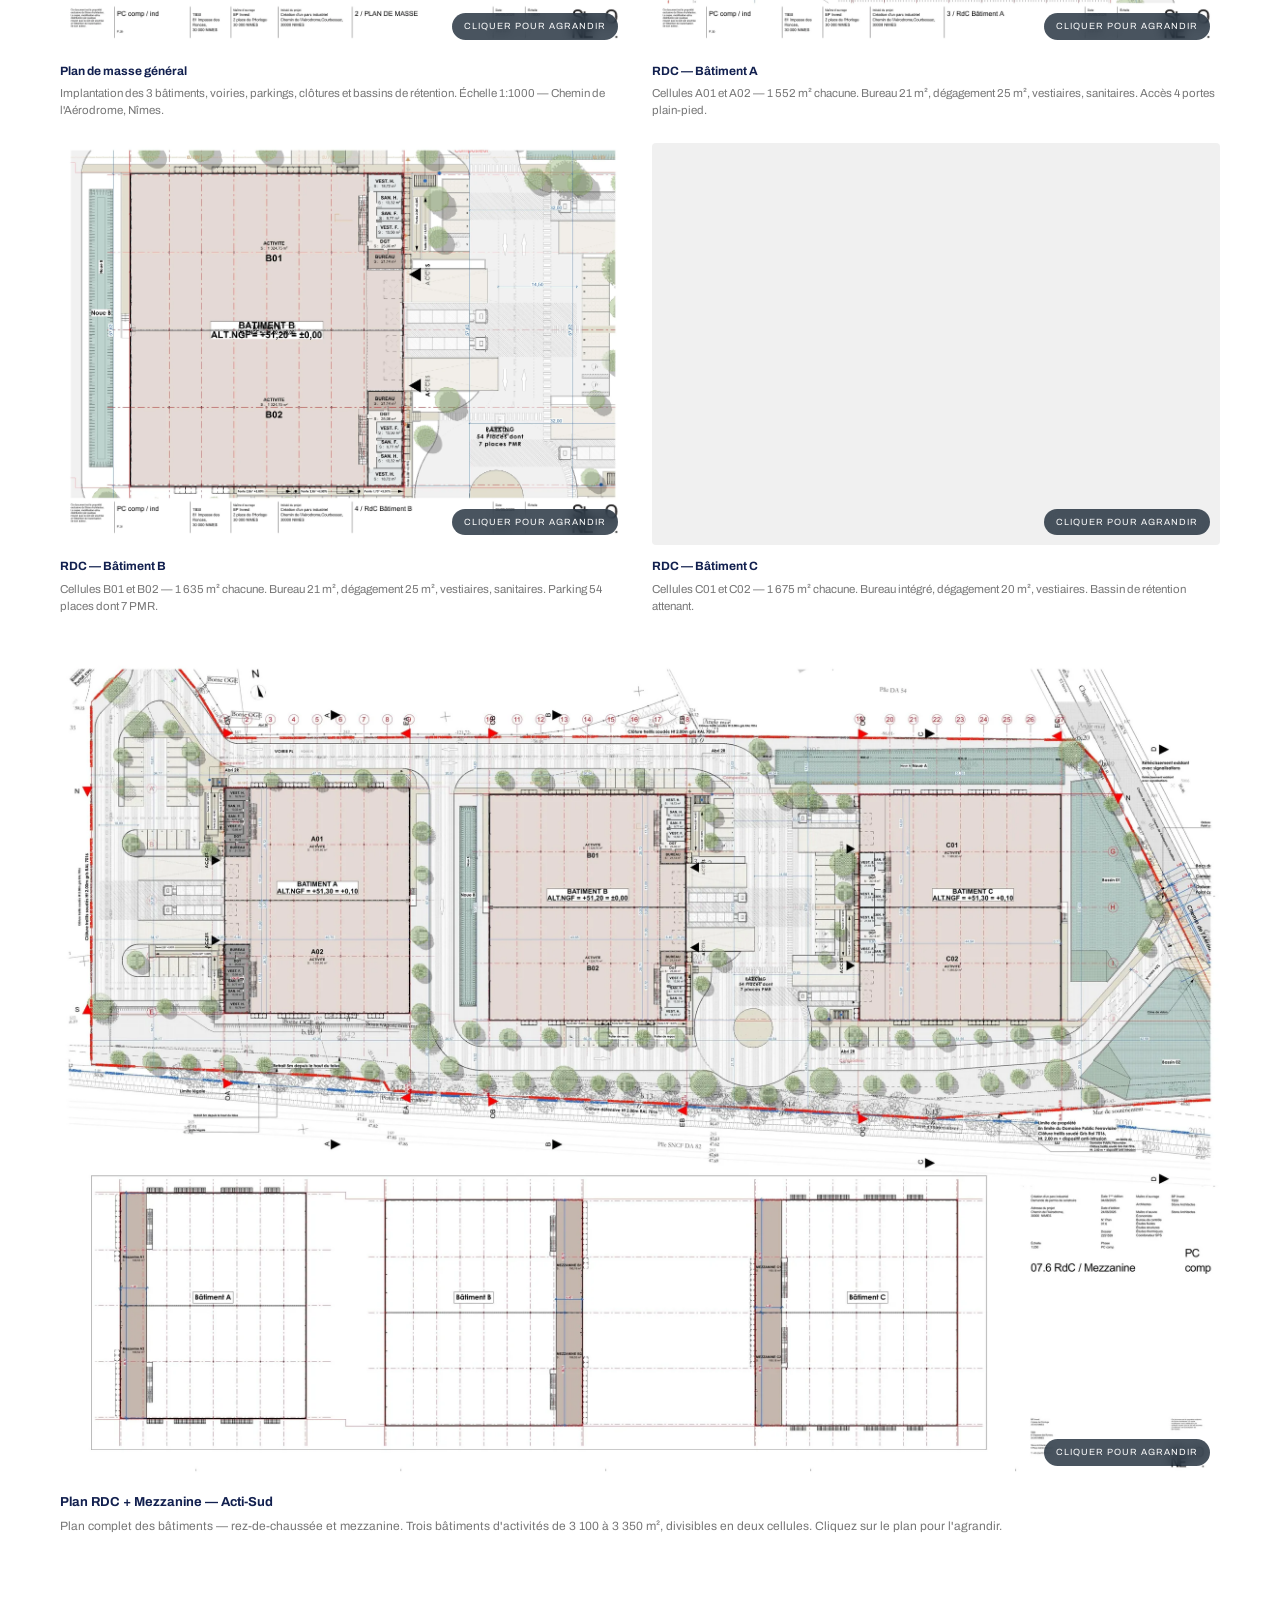
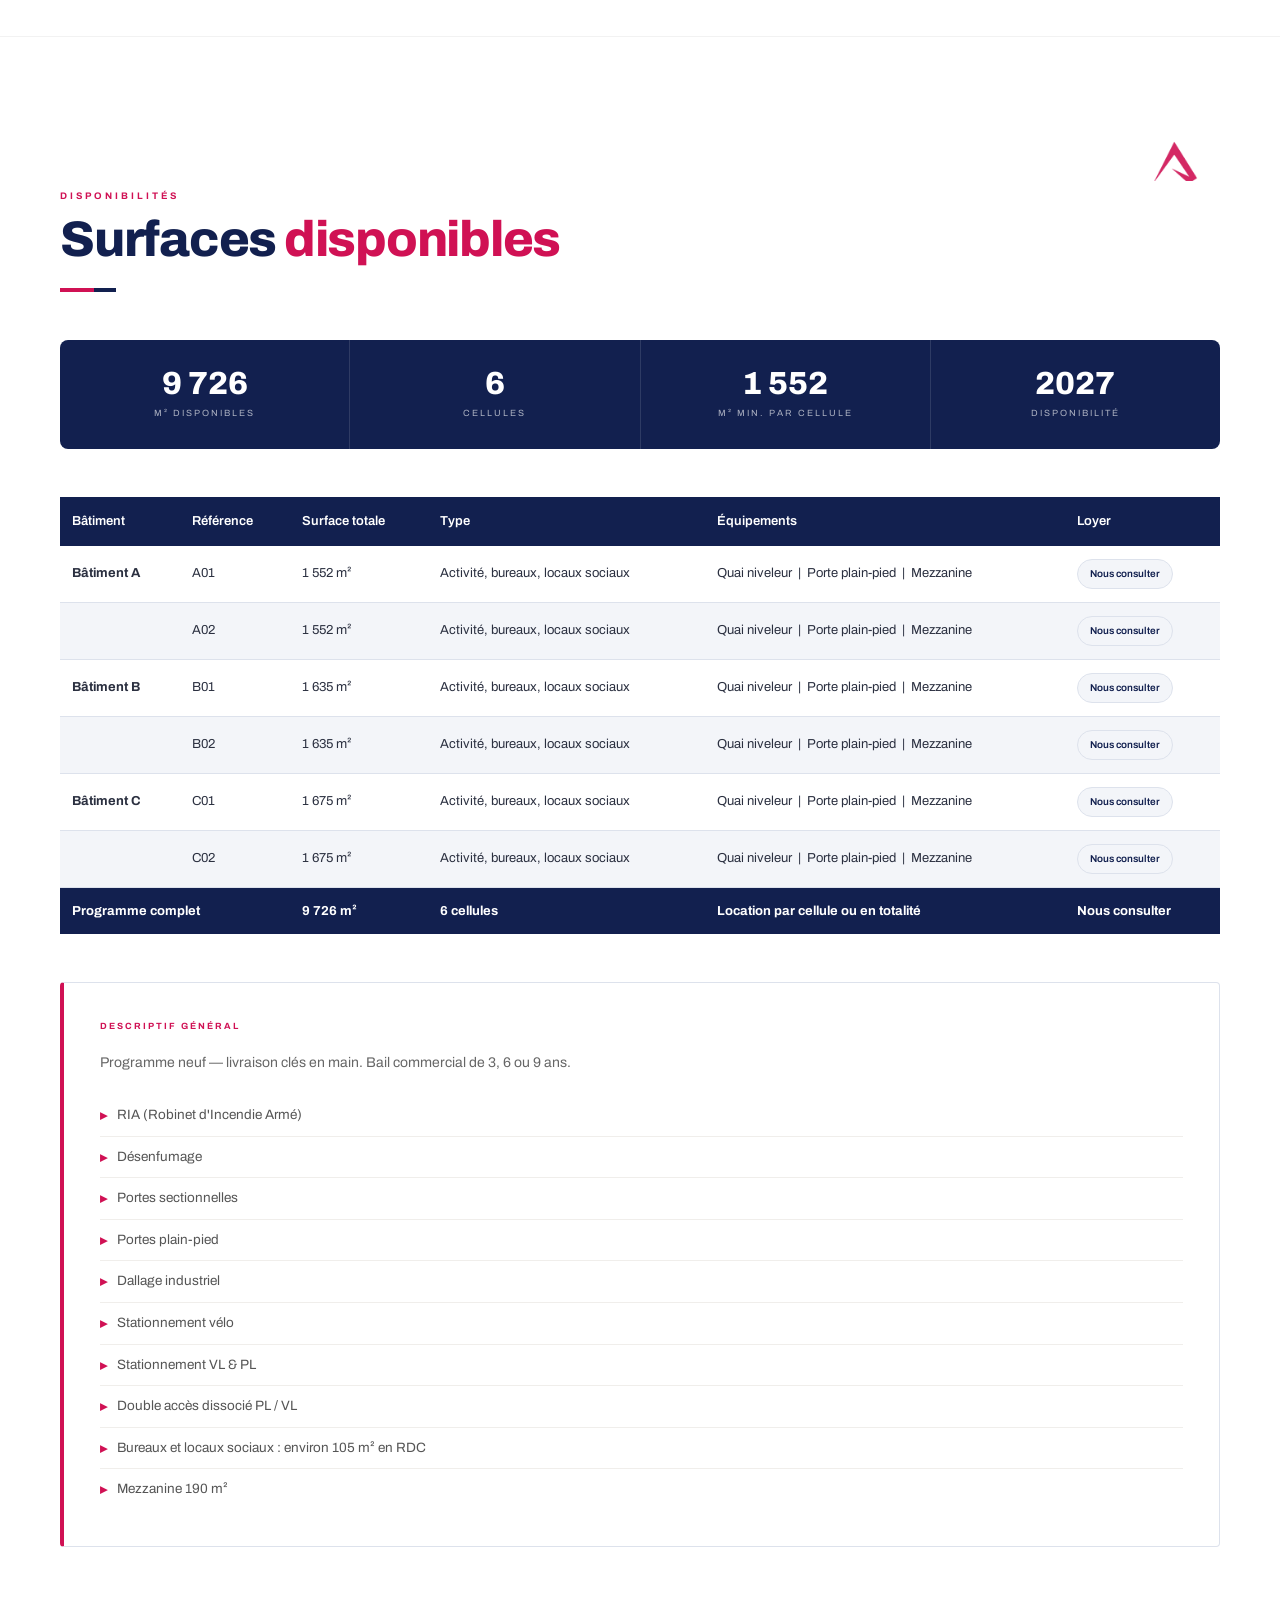
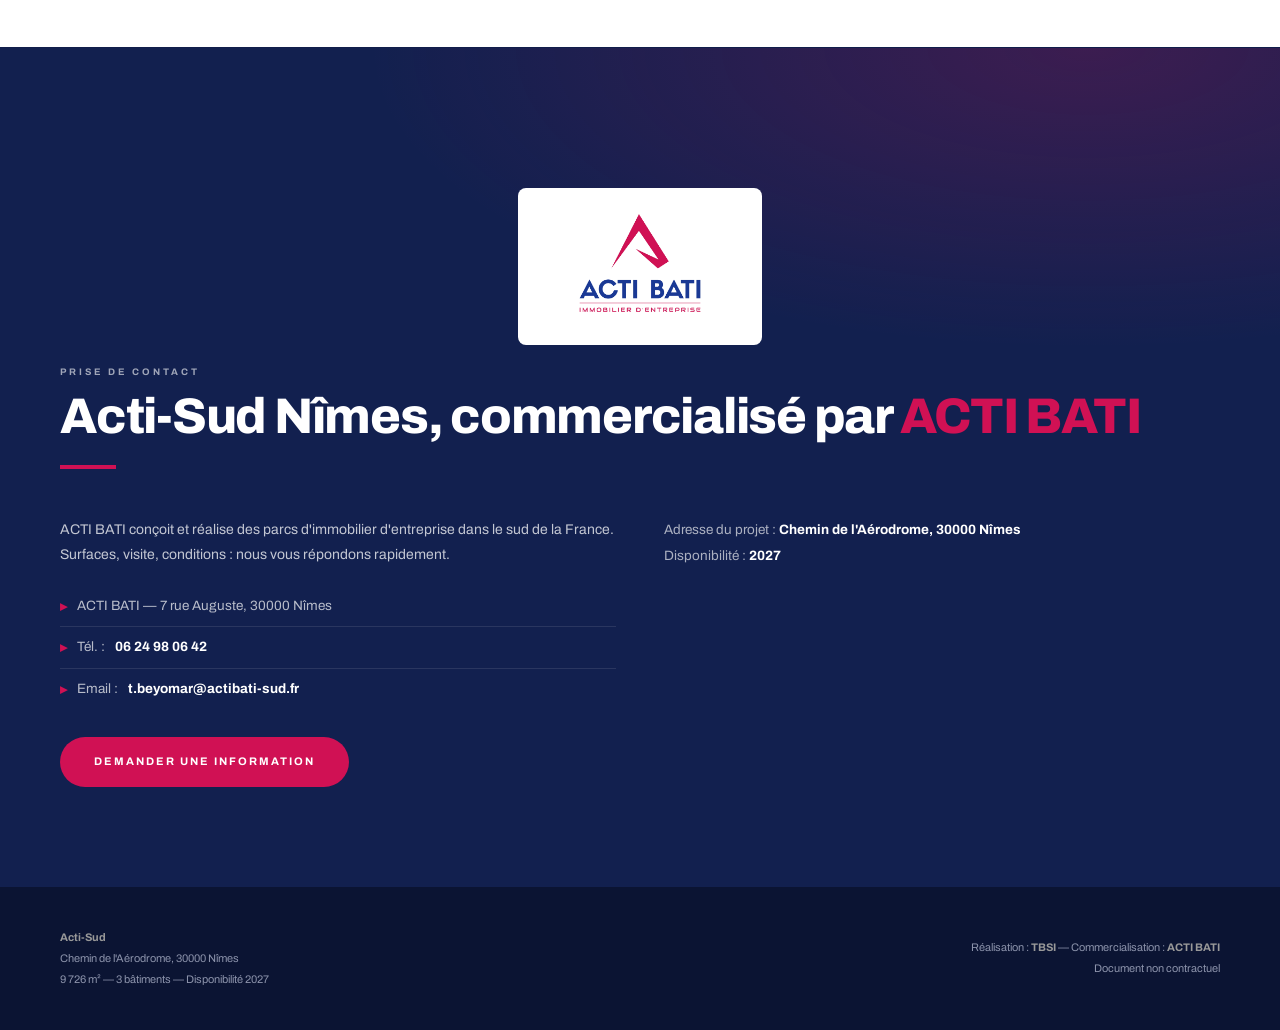
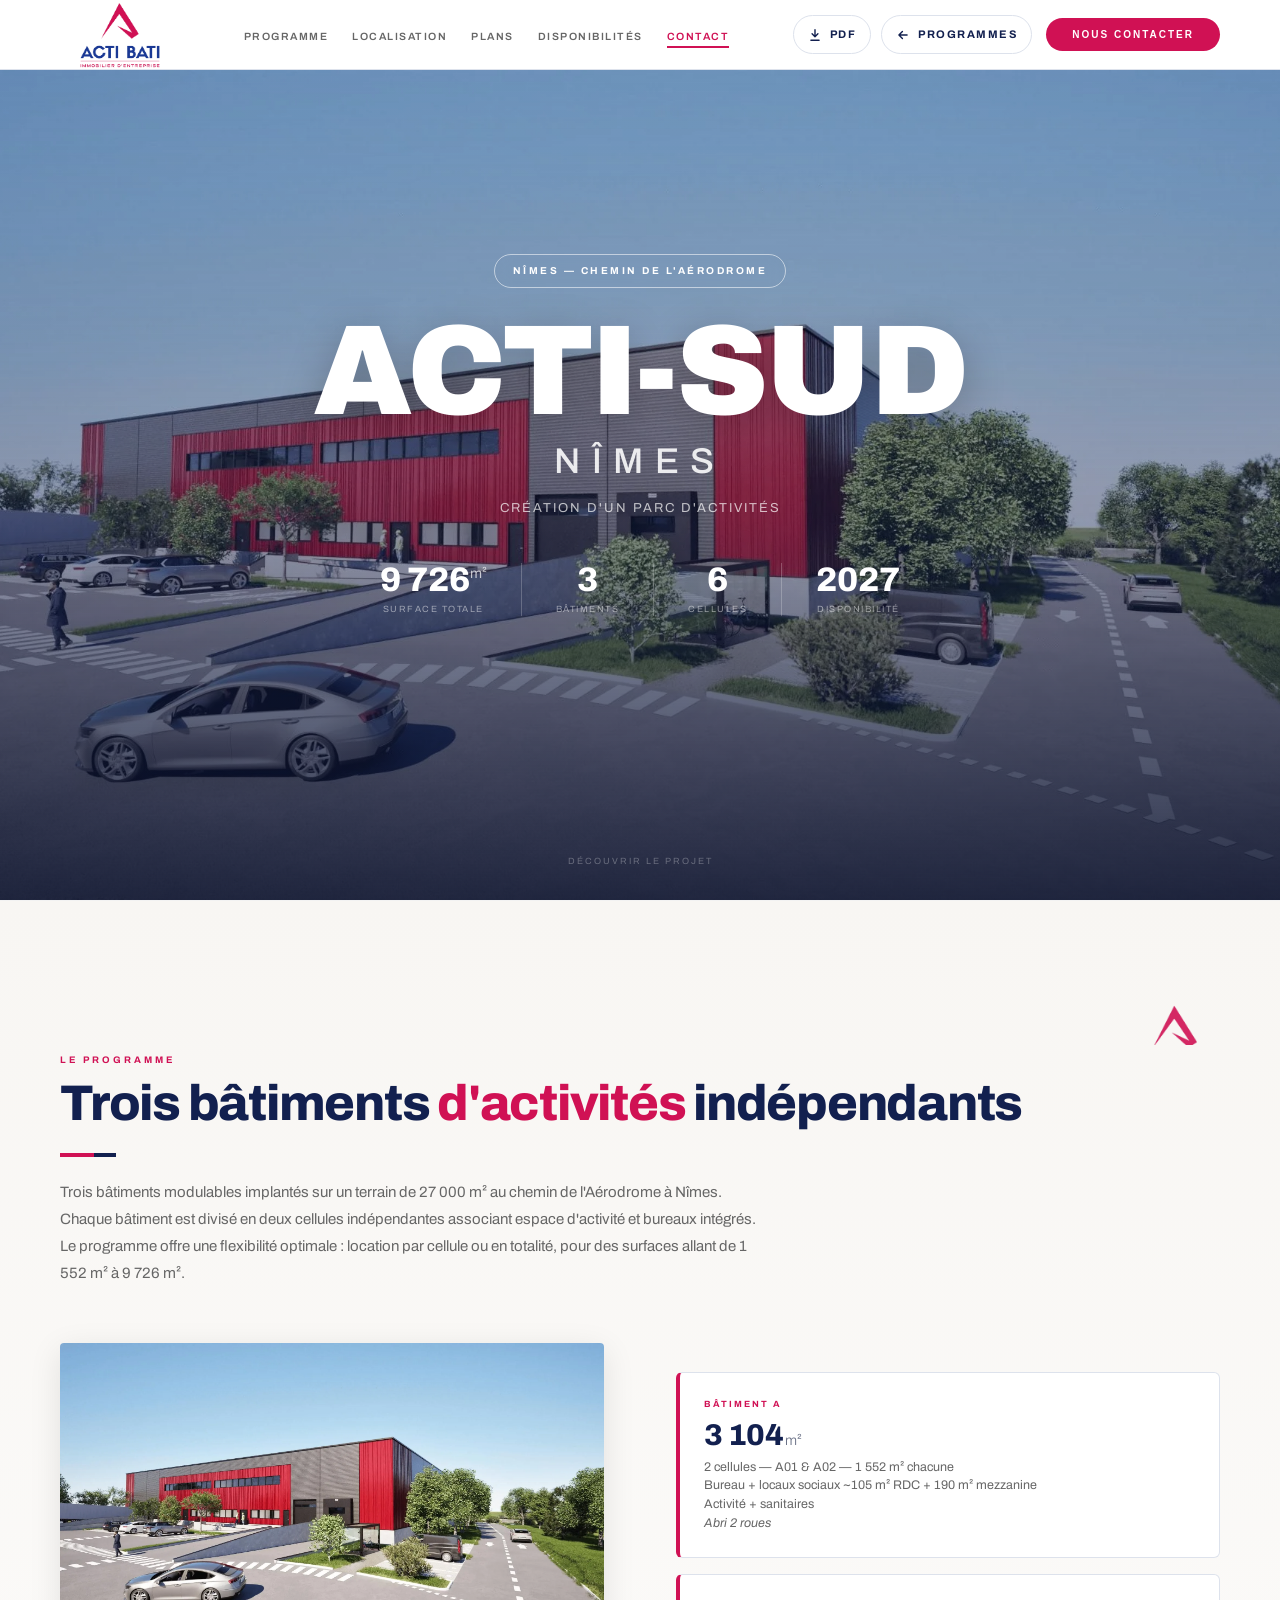
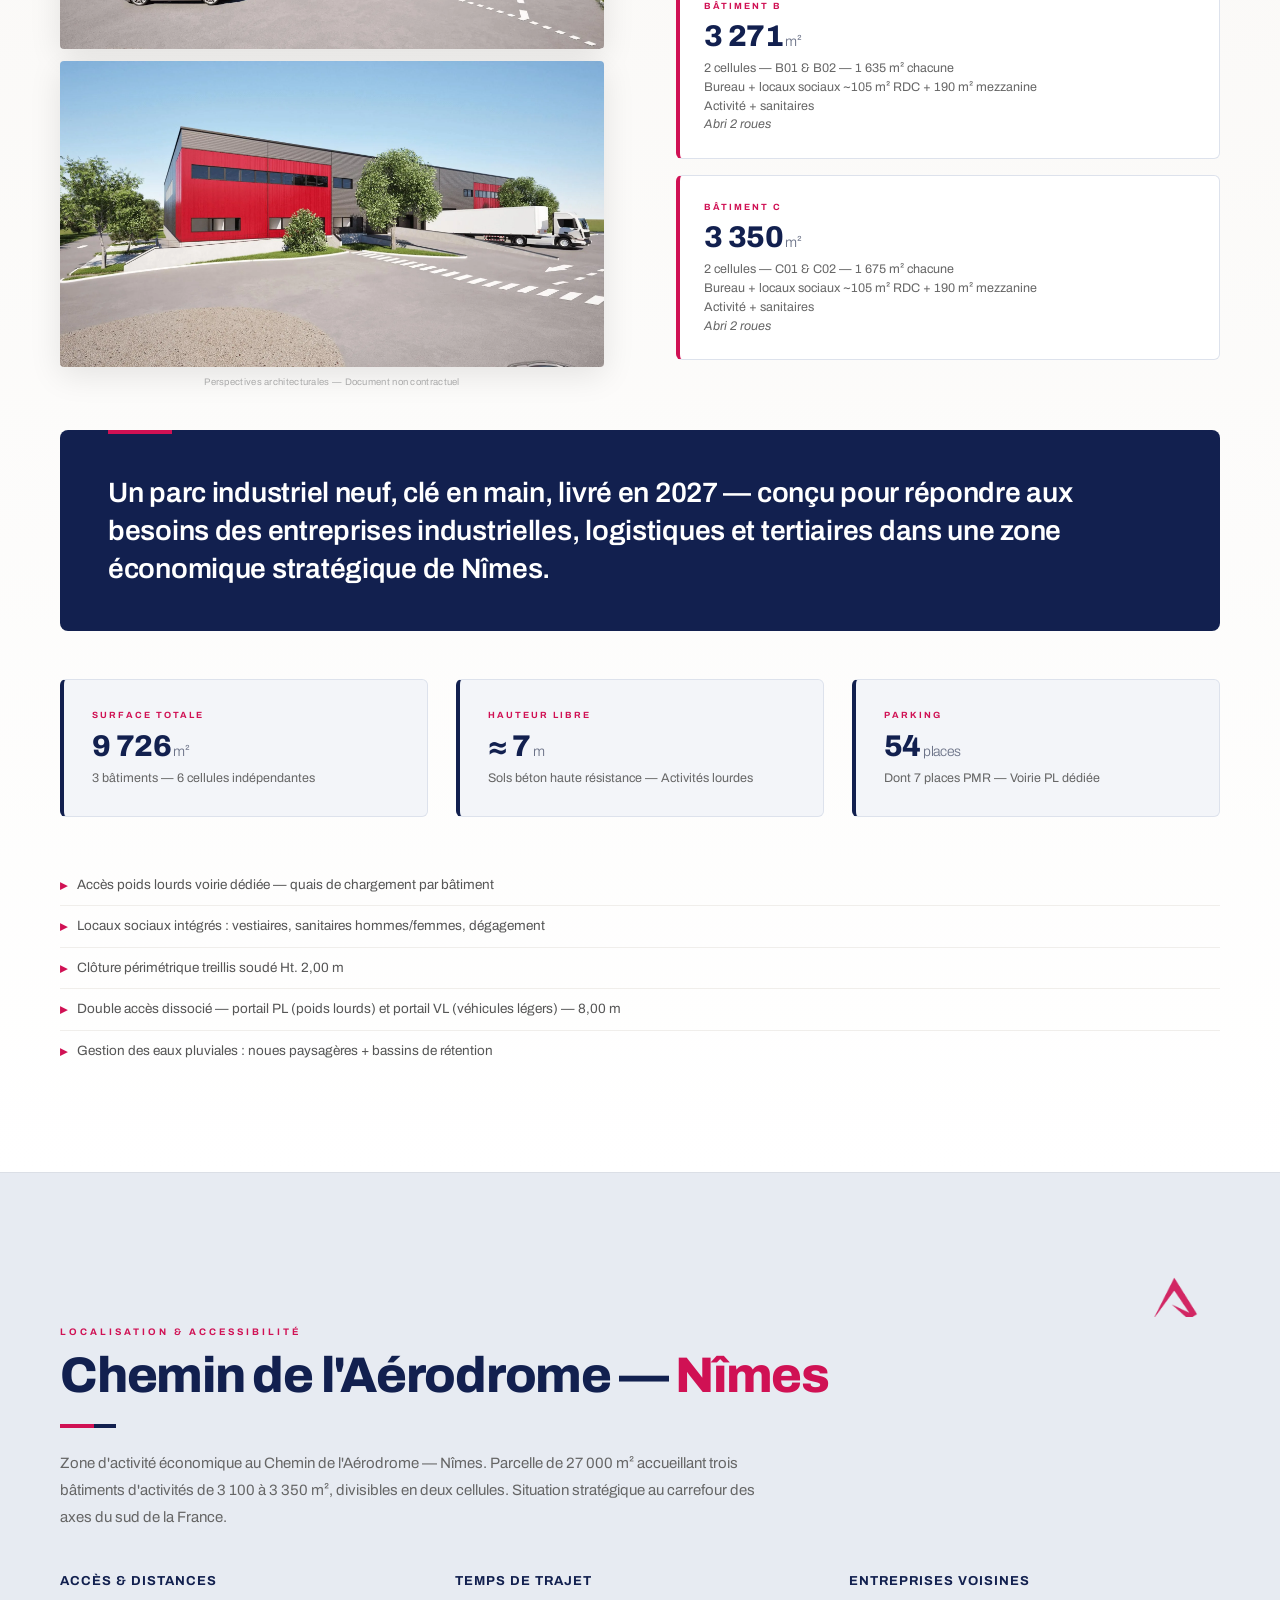
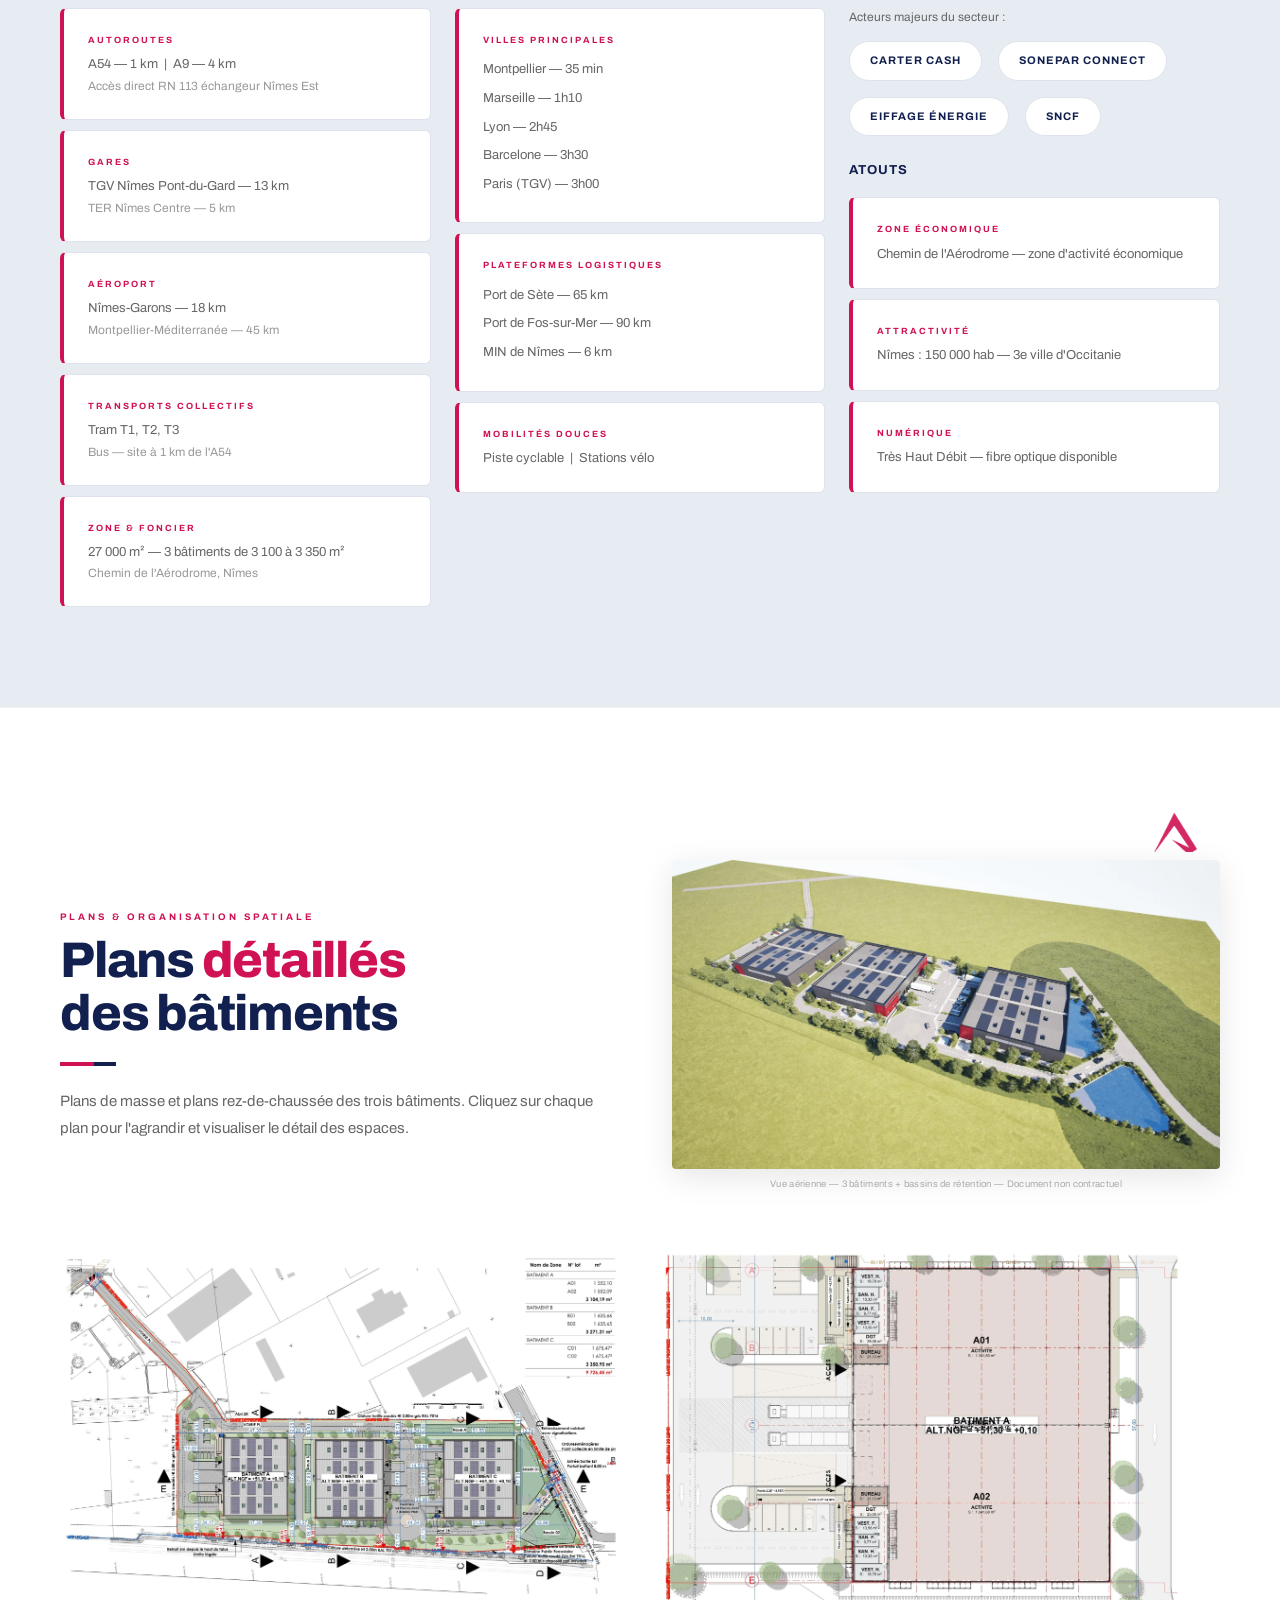
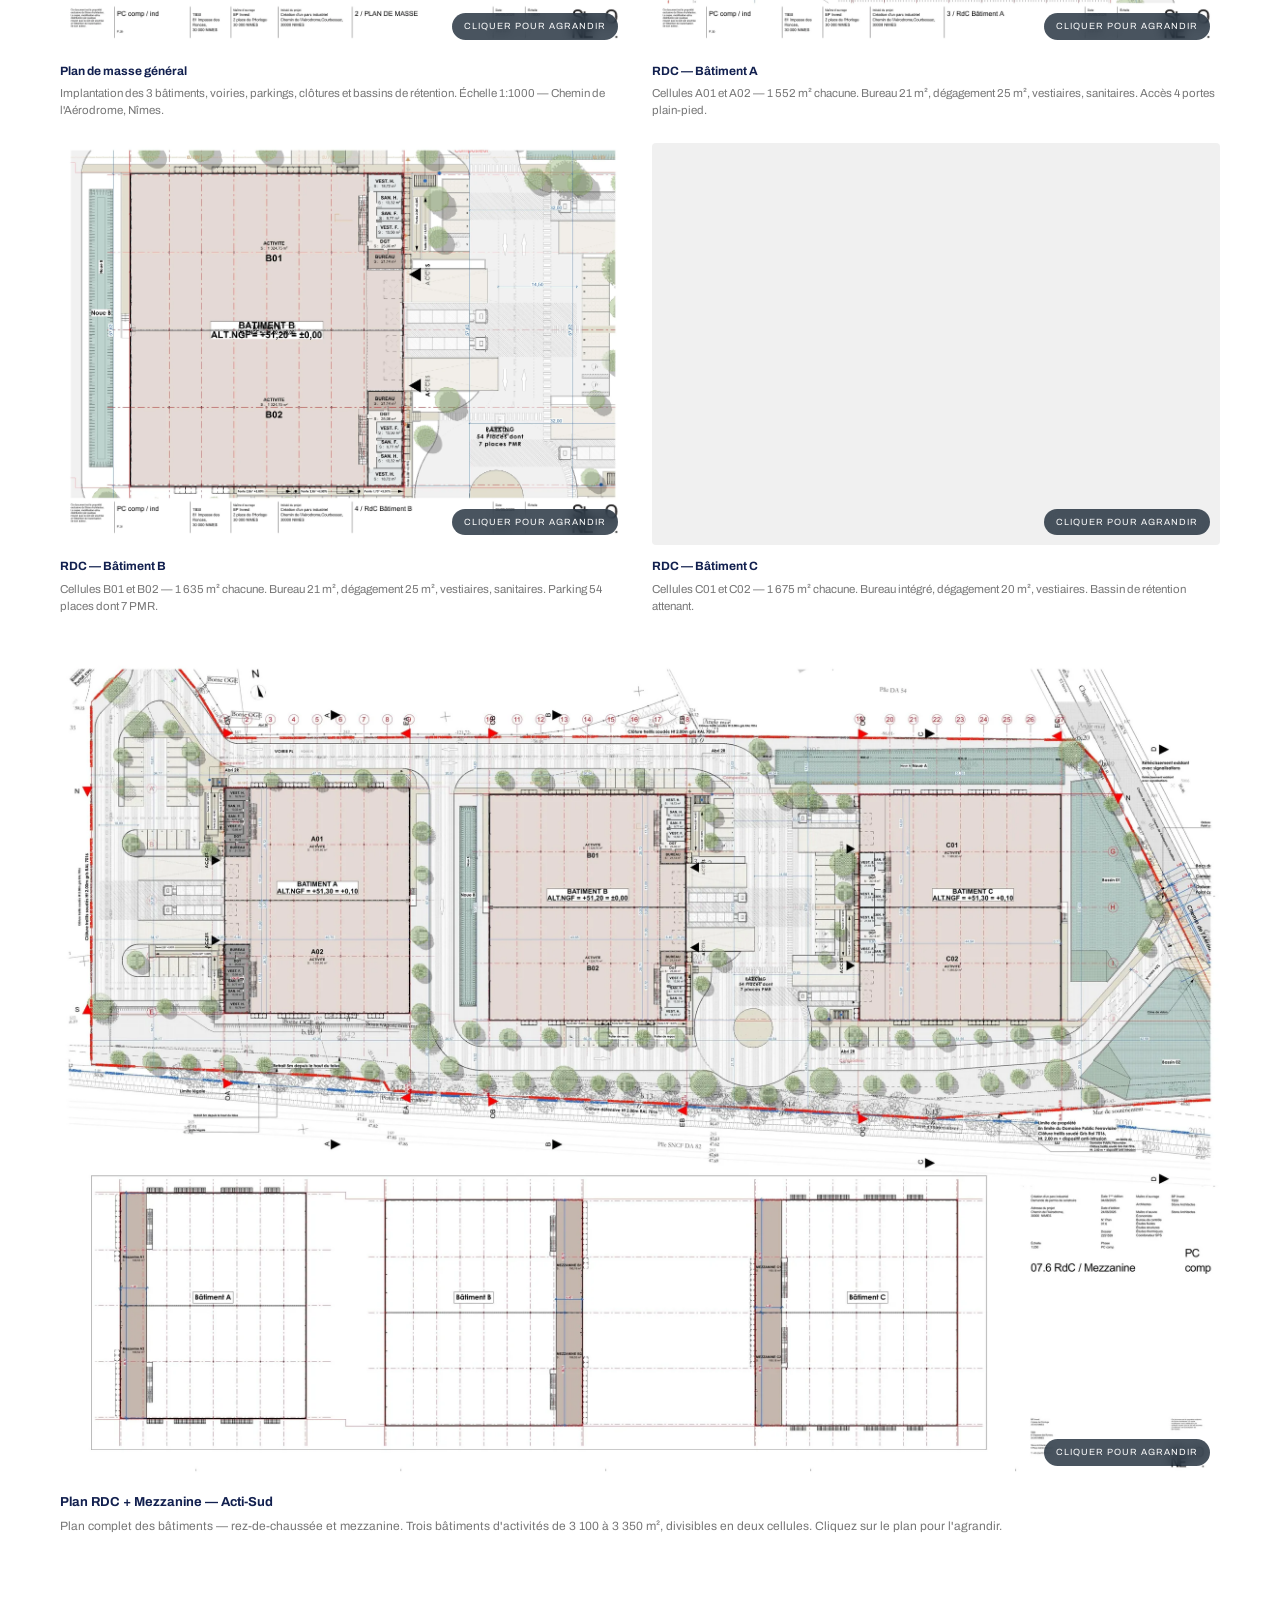
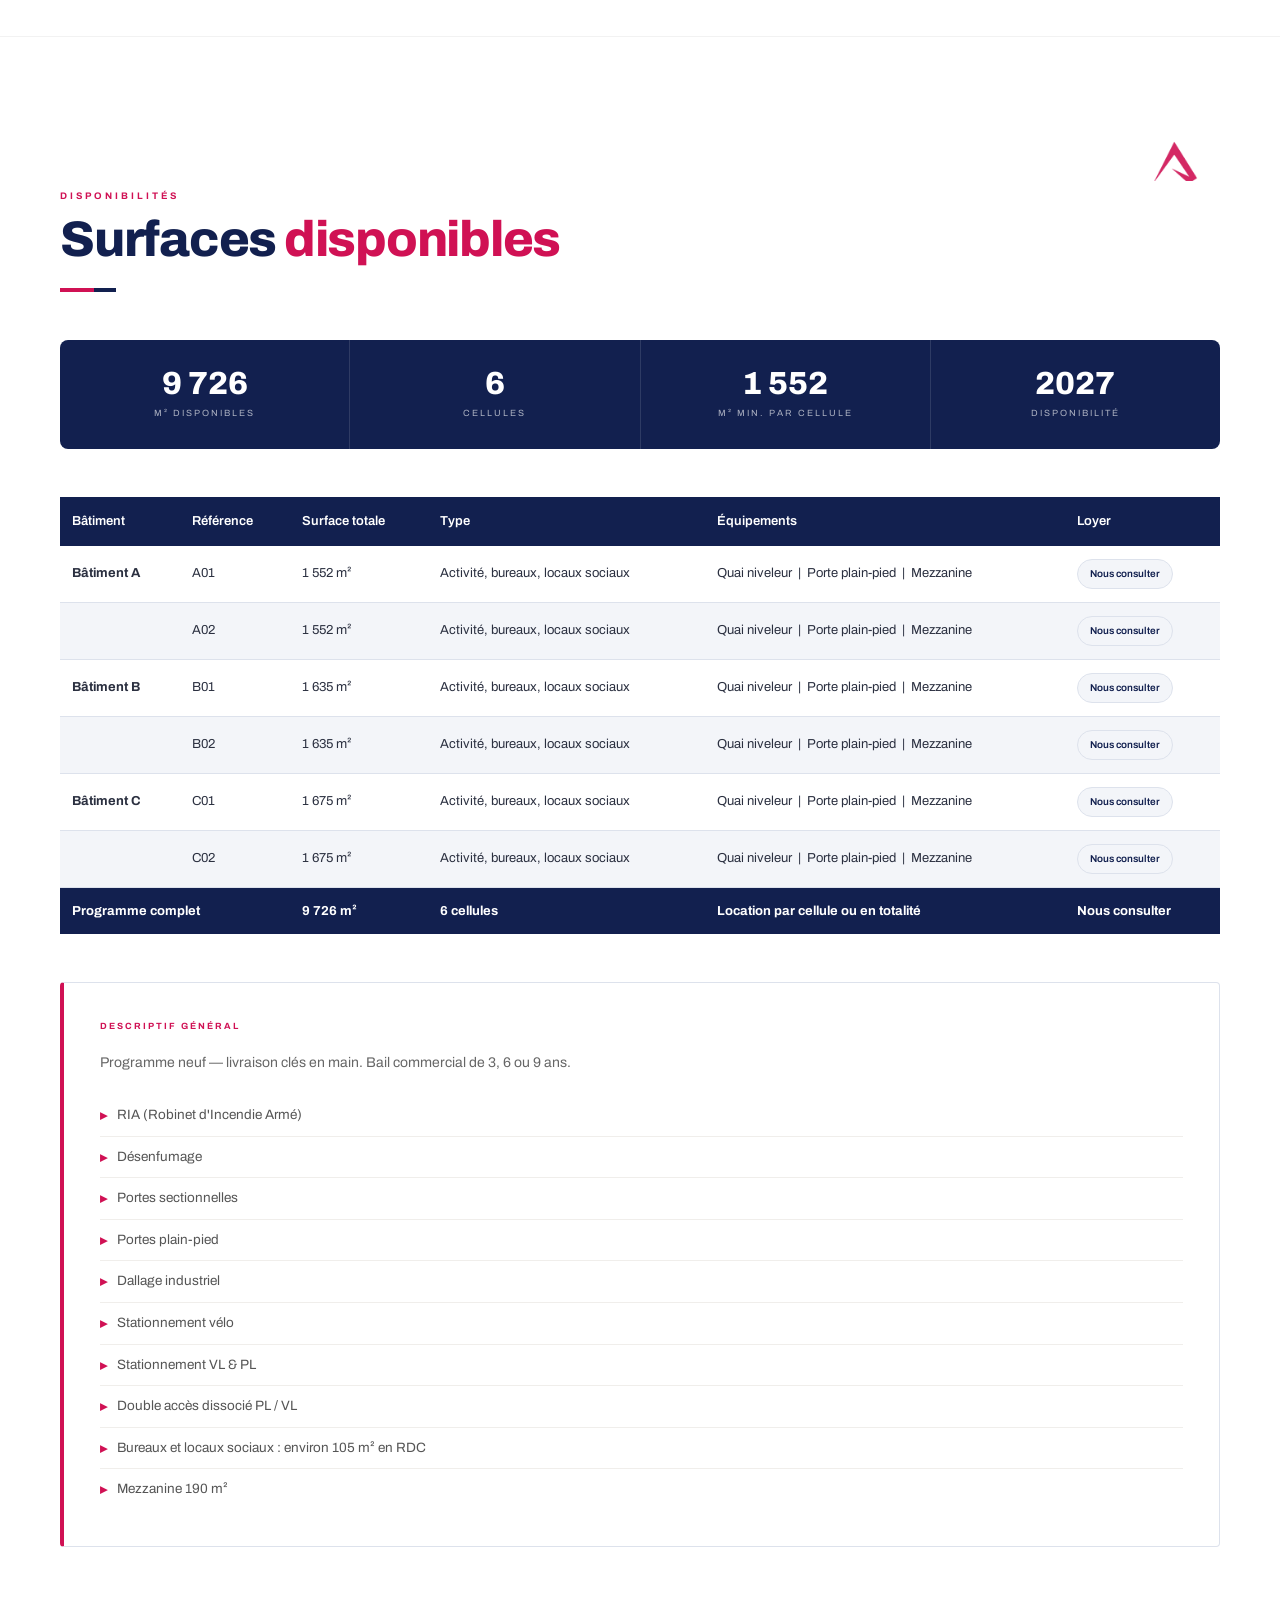
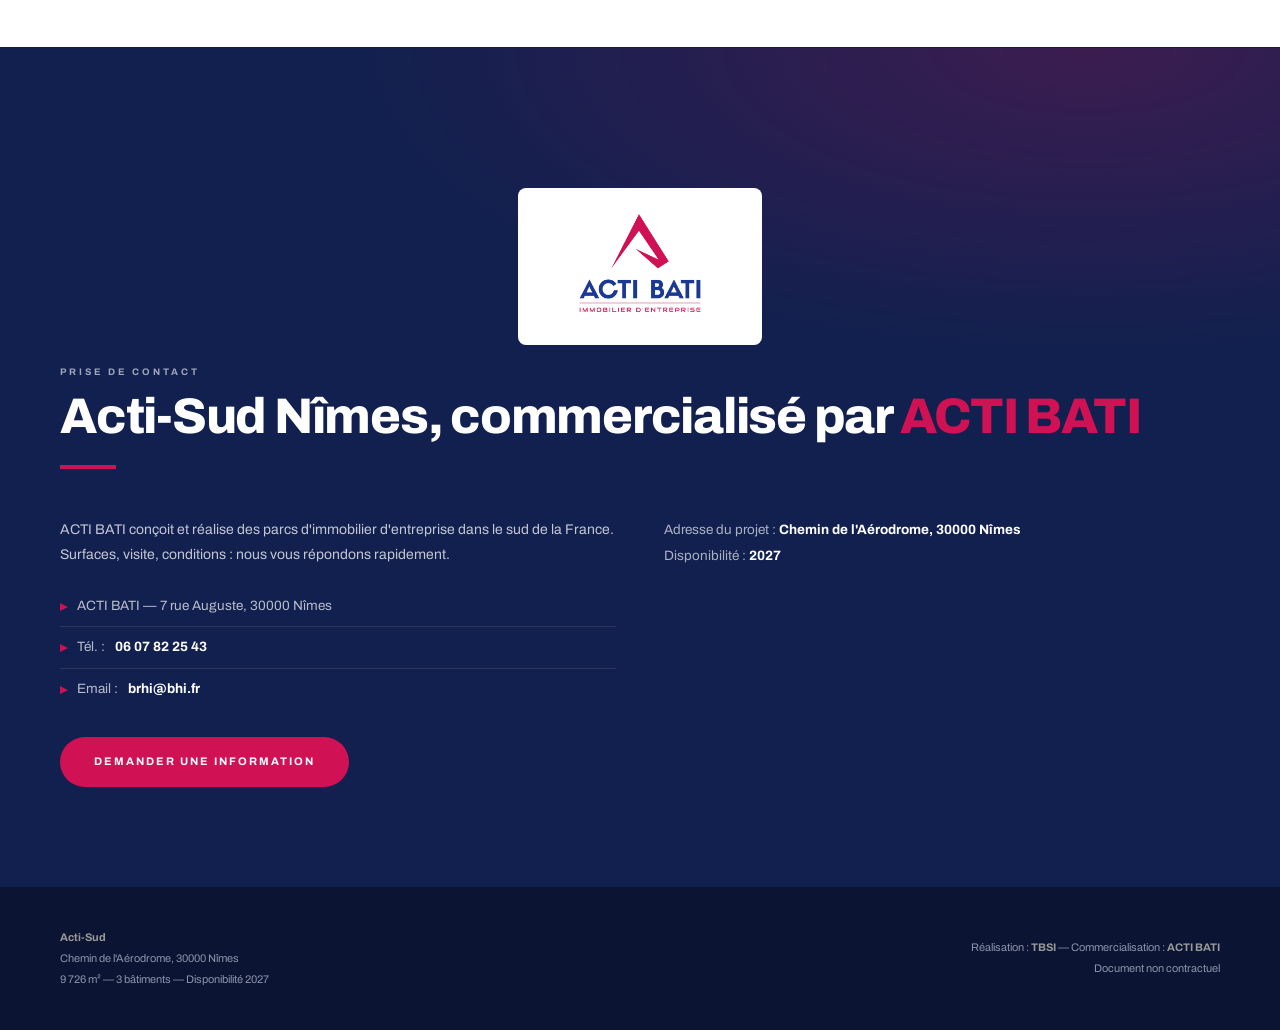
